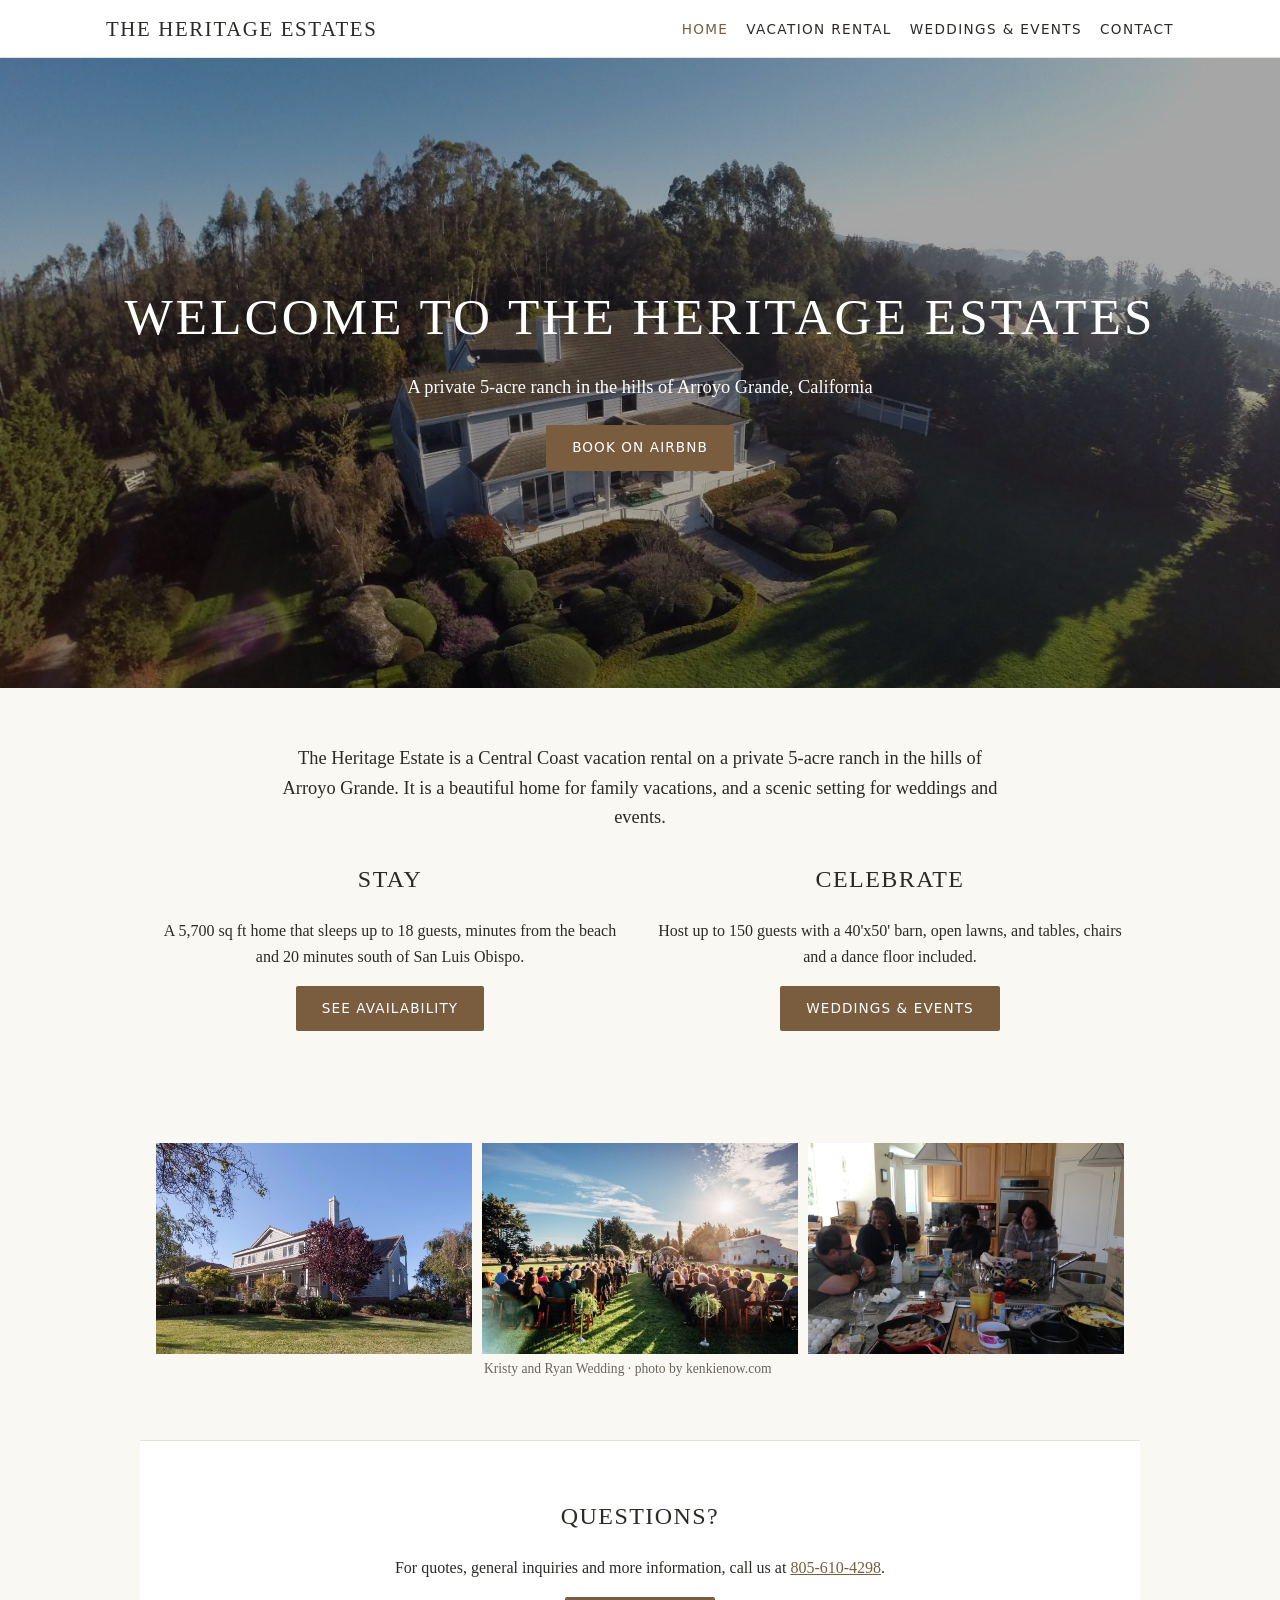
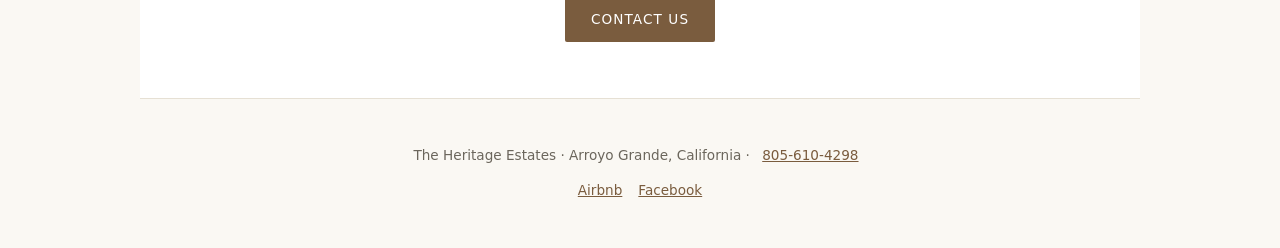
==== index.html @ 4a6a8ec7 "Add Heritage Estates static site Co-Authored-By: Claude Opus 5.5 (1M context) <noreply@anthropic.com" ====
<!doctype html>
<html lang="en">
<head>
<meta charset="utf-8">
<meta name="viewport" content="width=device-width,initial-scale=1">
<title>The Heritage Estates | Arroyo Grande Vacation Rental &amp; Wedding Venue</title>
<meta name="description" content="A private 5-acre ranch in the hills of Arroyo Grande, California, for vacations, weddings and events.">
<link rel="stylesheet" href="style.css">
</head>
<body>
<header><nav class="nav">
<a class="brand" href="index.html">The Heritage Estates</a>
<ul>
<li><a href="index.html" aria-current="page">Home</a></li>
<li><a href="https://www.airbnb.com/rooms/688028">Vacation Rental</a></li>
<li><a href="weddings.html">Weddings &amp; Events</a></li>
<li><a href="contact.html">Contact</a></li>
</ul>
</nav></header>
<section class="hero" style="background-image:url(images/home-1.jpg)"><div>
<h1>Welcome to The Heritage Estates</h1>
<p>A private 5-acre ranch in the hills of Arroyo Grande, California</p>
<a class="btn" href="https://www.airbnb.com/rooms/688028">Book on Airbnb</a>
</div></section>
<main>
<section>
<p class="lead">The Heritage Estate is a Central Coast vacation rental on a private 5-acre ranch in the hills of Arroyo Grande. It is a beautiful home for family vacations, and a scenic setting for weddings and events.</p>
<div class="cols center">
<div><h2>Stay</h2><p>A 5,700 sq ft home that sleeps up to 18 guests, minutes from the beach and 20 minutes south of San Luis Obispo.</p><a class="btn" href="https://www.airbnb.com/rooms/688028">See availability</a></div>
<div><h2>Celebrate</h2><p>Host up to 150 guests with a 40'x50' barn, open lawns, and tables, chairs and a dance floor included.</p><a class="btn" href="weddings.html">Weddings &amp; Events</a></div>
</div>
</section>
<section>
<div class="gallery">
<figure><img src="images/home-2.jpg" alt="The Heritage Estate" loading="lazy"></figure>
<figure><img src="images/kristy-ryan-1.jpg" alt="Kristy and Ryan's wedding at the Heritage Estate" loading="lazy"><figcaption>Kristy and Ryan Wedding · photo by kenkienow.com</figcaption></figure>
<figure><img src="images/home-small.jpg" alt="The Heritage Estate grounds" loading="lazy"></figure>
</div>
</section>
<section class="band center">
<h2>Questions?</h2>
<p>For quotes, general inquiries and more information, call us at <a href="tel:+18056104298">805-610-4298</a>.</p>
<a class="btn" href="contact.html">Contact us</a>
</section>
</main>
<footer>
<p>The Heritage Estates · Arroyo Grande, California · <a href="tel:+18056104298">805-610-4298</a></p>
<p><a href="https://www.airbnb.com/rooms/688028">Airbnb</a><a href="https://www.facebook.com/TheHeritageEstates">Facebook</a></p>
</footer>
</body>
</html>
---- style.css ----
:root{--ink:#2b2a26;--muted:#6b665c;--bg:#faf8f3;--card:#fff;--accent:#7a5c3e;--line:#e6e0d4}
*{box-sizing:border-box}
body{margin:0;font-family:Georgia,"Times New Roman",serif;color:var(--ink);background:var(--bg);line-height:1.6}
a{color:var(--accent)}
header{background:var(--card);border-bottom:1px solid var(--line);position:sticky;top:0;z-index:10}
.nav{max-width:1100px;margin:auto;display:flex;flex-wrap:wrap;align-items:center;justify-content:space-between;padding:12px 16px;gap:8px}
.brand{font-size:1.3rem;letter-spacing:.08em;text-transform:uppercase;text-decoration:none;color:var(--ink)}
.nav ul{list-style:none;display:flex;flex-wrap:wrap;gap:18px;margin:0;padding:0}
.nav ul a{text-decoration:none;color:var(--ink);font-family:system-ui,sans-serif;font-size:.85rem;letter-spacing:.1em;text-transform:uppercase}
.nav ul a:hover,.nav ul a[aria-current]{color:var(--accent)}
.hero{position:relative;min-height:70vh;display:flex;align-items:center;justify-content:center;text-align:center;color:#fff;background:#333 center/cover no-repeat}
.hero::before{content:"";position:absolute;inset:0;background:rgba(0,0,0,.35)}
.hero div{position:relative;padding:24px 16px}
.hero h1{font-size:clamp(1.8rem,5vw,3.2rem);letter-spacing:.06em;margin:0 0 .3em;font-weight:normal;text-transform:uppercase}
.hero p{font-size:1.15rem;margin:0 0 1.2em}
.btn{display:inline-block;background:var(--accent);color:#fff;text-decoration:none;padding:12px 26px;font-family:system-ui,sans-serif;letter-spacing:.08em;text-transform:uppercase;font-size:.85rem;border-radius:2px}
.btn:hover{filter:brightness(1.1)}
main section{max-width:1000px;margin:auto;padding:56px 16px}
h2{font-weight:normal;letter-spacing:.06em;text-transform:uppercase;text-align:center;margin-top:0}
.lead{max-width:720px;margin:0 auto 1.5em;text-align:center;font-size:1.15rem}
.center{text-align:center}
.cols{display:grid;grid-template-columns:repeat(auto-fit,minmax(260px,1fr));gap:32px}
.cols ul{padding-left:1.2em}
.amen{display:grid;grid-template-columns:repeat(auto-fit,minmax(200px,1fr));gap:10px;list-style:none;padding:0}
.amen li{background:var(--card);border:1px solid var(--line);padding:12px 14px;text-align:center}
.gallery{display:grid;grid-template-columns:repeat(auto-fill,minmax(280px,1fr));gap:10px}
.gallery figure{margin:0}
.gallery img{width:100%;aspect-ratio:3/2;object-fit:cover;display:block}
.videos{display:grid;grid-template-columns:repeat(auto-fit,minmax(300px,1fr));gap:16px;margin-top:32px}
.videos iframe{width:100%;aspect-ratio:16/9;border:0;display:block}
.gallery figcaption{font-size:.85rem;color:var(--muted);padding:4px 2px}
.band{background:var(--card);border-top:1px solid var(--line);border-bottom:1px solid var(--line)}
footer{text-align:center;padding:32px 16px;color:var(--muted);font-family:system-ui,sans-serif;font-size:.85rem}
footer a{margin:0 8px}
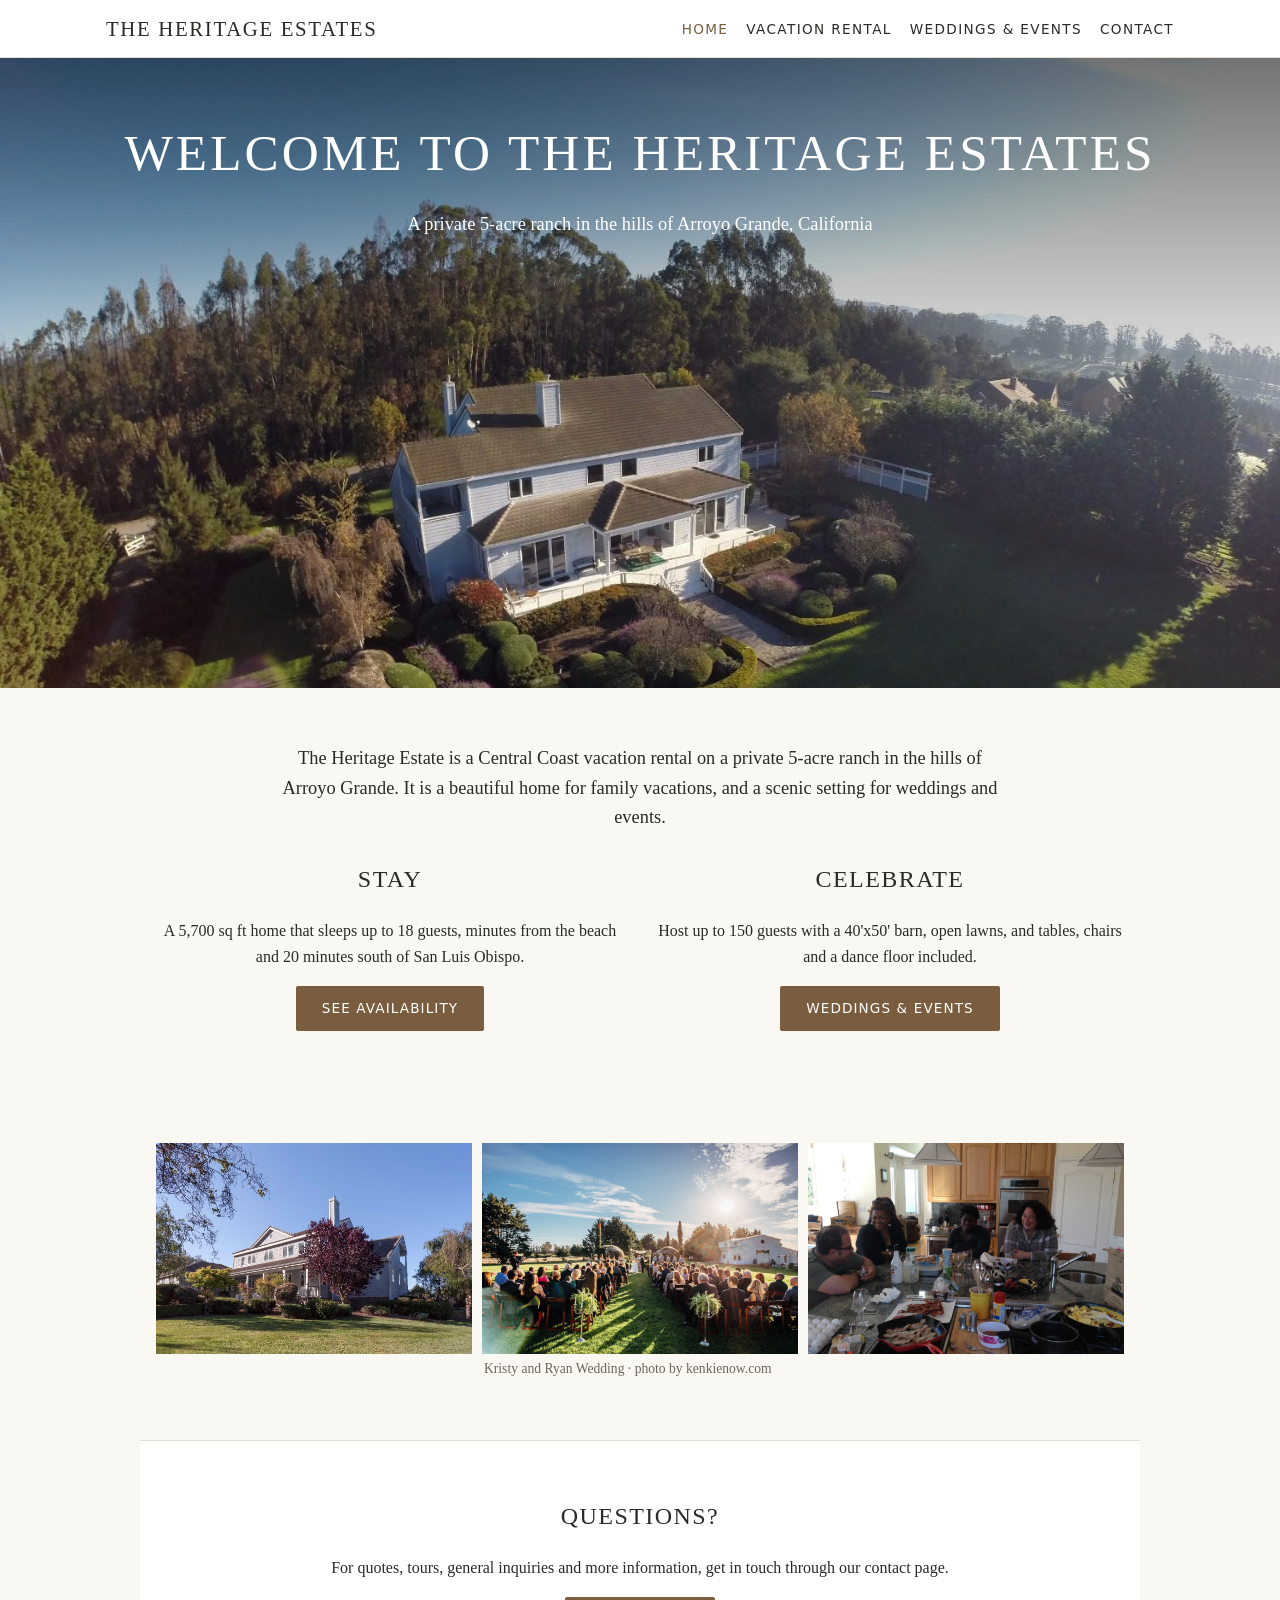
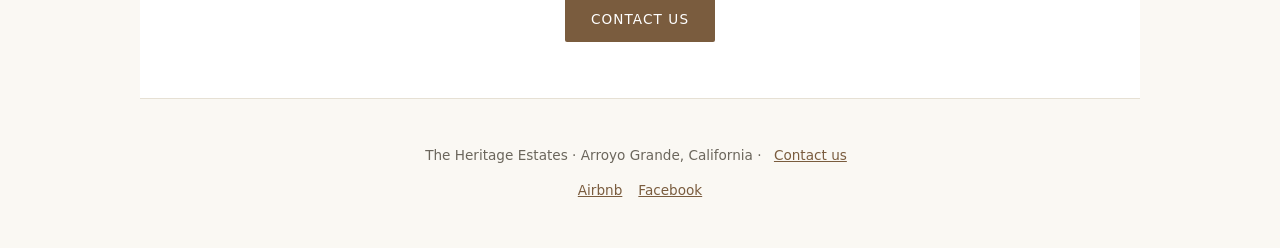
==== commit 1a2ce917: "Remove phone numbers, drop home Airbnb hero button, move welcome text above the house Co-Authored-By" ====
--- a/index.html
+++ b/index.html
@@ -17,10 +17,9 @@
 <li><a href="contact.html">Contact</a></li>
 </ul>
 </nav></header>
-<section class="hero" style="background-image:url(images/home-1.jpg)"><div>
+<section class="hero hero-top" style="background-image:url(images/home-1.jpg)"><div>
 <h1>Welcome to The Heritage Estates</h1>
 <p>A private 5-acre ranch in the hills of Arroyo Grande, California</p>
-<a class="btn" href="https://www.airbnb.com/rooms/688028">Book on Airbnb</a>
 </div></section>
 <main>
 <section>
@@ -39,12 +38,12 @@
 </section>
 <section class="band center">
 <h2>Questions?</h2>
-<p>For quotes, general inquiries and more information, call us at <a href="tel:+18056104298">805-610-4298</a>.</p>
+<p>For quotes, tours, general inquiries and more information, get in touch through our contact page.</p>
 <a class="btn" href="contact.html">Contact us</a>
 </section>
 </main>
 <footer>
-<p>The Heritage Estates · Arroyo Grande, California · <a href="tel:+18056104298">805-610-4298</a></p>
+<p>The Heritage Estates · Arroyo Grande, California · <a href="contact.html">Contact us</a></p>
 <p><a href="https://www.airbnb.com/rooms/688028">Airbnb</a><a href="https://www.facebook.com/TheHeritageEstates">Facebook</a></p>
 </footer>
 </body>
--- a/style.css
+++ b/style.css
@@ -32,3 +32,6 @@
 .band{background:var(--card);border-top:1px solid var(--line);border-bottom:1px solid var(--line)}
 footer{text-align:center;padding:32px 16px;color:var(--muted);font-family:system-ui,sans-serif;font-size:.85rem}
 footer a{margin:0 8px}
+.hero-top{align-items:flex-start;background-position:center 25%}
+.hero-top::before{background:linear-gradient(rgba(0,0,0,.55),rgba(0,0,0,.2) 40%,rgba(0,0,0,0) 65%)}
+.hero-top div{padding-top:6vh}
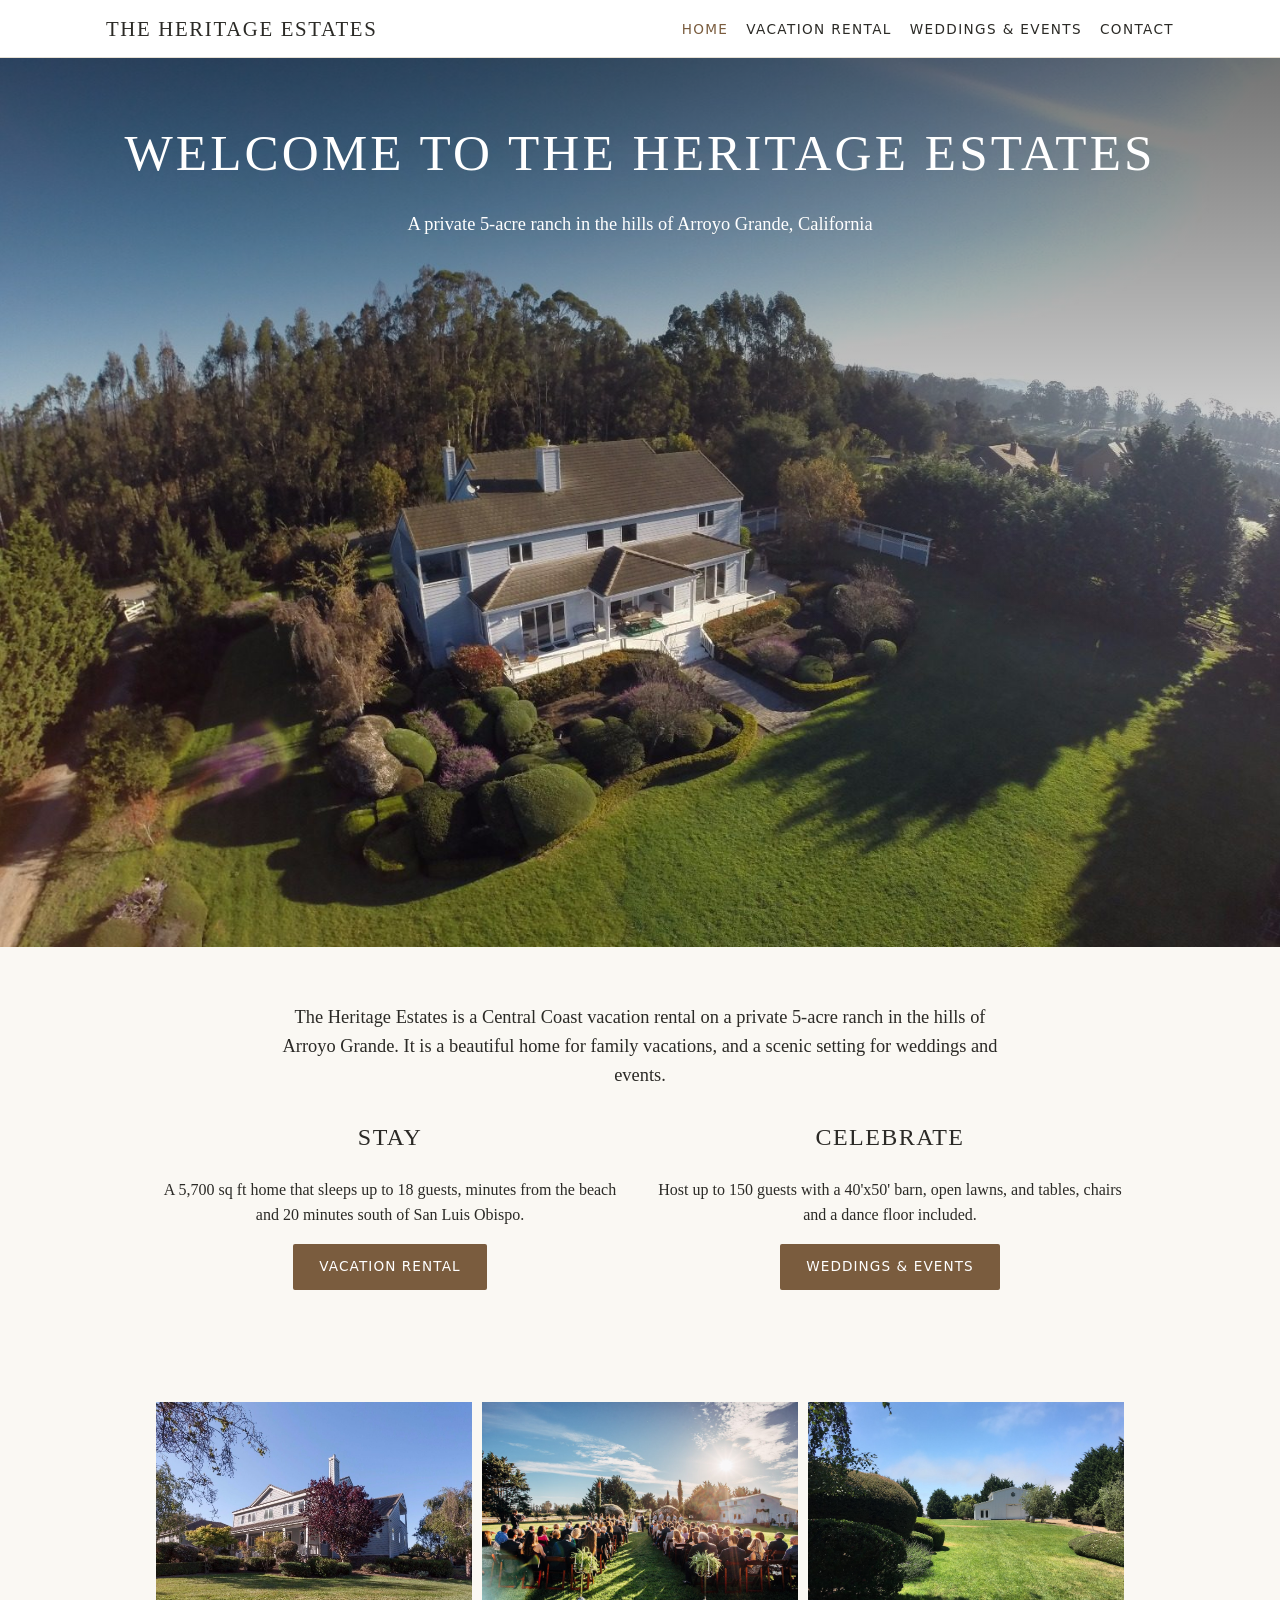
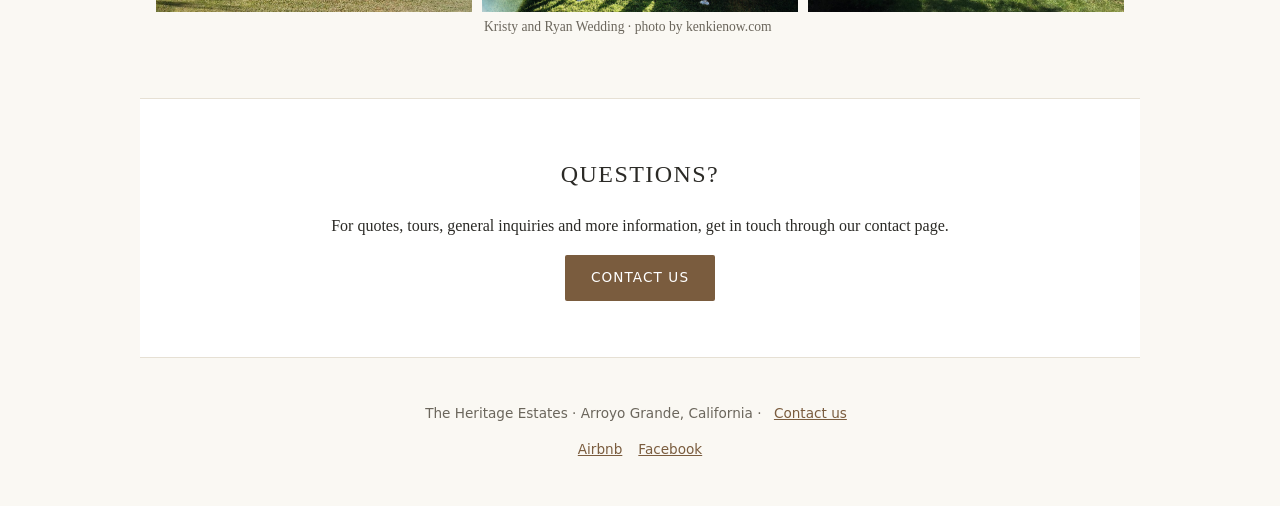
==== commit c8cdda13: "Add Vacation Rental page, mobile menu, plain page headings, full-house home photo, consistent name C" ====
--- a/index.html
+++ b/index.html
@@ -10,9 +10,10 @@
 <body>
 <header><nav class="nav">
 <a class="brand" href="index.html">The Heritage Estates</a>
-<ul>
+<button class="menu-btn" type="button" aria-expanded="false" aria-controls="menu">Menu</button>
+<ul id="menu">
 <li><a href="index.html" aria-current="page">Home</a></li>
-<li><a href="https://www.airbnb.com/rooms/688028">Vacation Rental</a></li>
+<li><a href="rental.html">Vacation Rental</a></li>
 <li><a href="weddings.html">Weddings &amp; Events</a></li>
 <li><a href="contact.html">Contact</a></li>
 </ul>
@@ -23,17 +24,17 @@
 </div></section>
 <main>
 <section>
-<p class="lead">The Heritage Estate is a Central Coast vacation rental on a private 5-acre ranch in the hills of Arroyo Grande. It is a beautiful home for family vacations, and a scenic setting for weddings and events.</p>
+<p class="lead">The Heritage Estates is a Central Coast vacation rental on a private 5-acre ranch in the hills of Arroyo Grande. It is a beautiful home for family vacations, and a scenic setting for weddings and events.</p>
 <div class="cols center">
-<div><h2>Stay</h2><p>A 5,700 sq ft home that sleeps up to 18 guests, minutes from the beach and 20 minutes south of San Luis Obispo.</p><a class="btn" href="https://www.airbnb.com/rooms/688028">See availability</a></div>
+<div><h2>Stay</h2><p>A 5,700 sq ft home that sleeps up to 18 guests, minutes from the beach and 20 minutes south of San Luis Obispo.</p><a class="btn" href="rental.html">Vacation Rental</a></div>
 <div><h2>Celebrate</h2><p>Host up to 150 guests with a 40'x50' barn, open lawns, and tables, chairs and a dance floor included.</p><a class="btn" href="weddings.html">Weddings &amp; Events</a></div>
 </div>
 </section>
 <section>
 <div class="gallery">
-<figure><img src="images/home-2.jpg" alt="The Heritage Estate" loading="lazy"></figure>
-<figure><img src="images/kristy-ryan-1.jpg" alt="Kristy and Ryan's wedding at the Heritage Estate" loading="lazy"><figcaption>Kristy and Ryan Wedding · photo by kenkienow.com</figcaption></figure>
-<figure><img src="images/home-small.jpg" alt="The Heritage Estate grounds" loading="lazy"></figure>
+<figure><img src="images/home-2.jpg" alt="The Heritage Estates" loading="lazy"></figure>
+<figure><img src="images/kristy-ryan-1.jpg" alt="Kristy and Ryan's wedding at The Heritage Estates" loading="lazy"><figcaption>Kristy and Ryan Wedding · photo by kenkienow.com</figcaption></figure>
+<figure><img src="images/rental-lawn.jpg" alt="The lawn, gardens and barn" loading="lazy"></figure>
 </div>
 </section>
 <section class="band center">
@@ -46,5 +47,6 @@
 <p>The Heritage Estates · Arroyo Grande, California · <a href="contact.html">Contact us</a></p>
 <p><a href="https://www.airbnb.com/rooms/688028">Airbnb</a><a href="https://www.facebook.com/TheHeritageEstates">Facebook</a></p>
 </footer>
+<script>document.querySelector(".menu-btn").addEventListener("click",function(){var m=document.getElementById("menu");this.setAttribute("aria-expanded",m.classList.toggle("open"))})</script>
 </body>
 </html>
--- a/style.css
+++ b/style.css
@@ -32,6 +32,19 @@
 .band{background:var(--card);border-top:1px solid var(--line);border-bottom:1px solid var(--line)}
 footer{text-align:center;padding:32px 16px;color:var(--muted);font-family:system-ui,sans-serif;font-size:.85rem}
 footer a{margin:0 8px}
-.hero-top{align-items:flex-start;background-position:center 25%}
+.hero-top{align-items:flex-start;background-position:center top;min-height:0;aspect-ratio:1500/1041;max-height:none}
+@media (max-width:760px){.hero-top{aspect-ratio:auto;min-height:75vh;background-position:center}}
 .hero-top::before{background:linear-gradient(rgba(0,0,0,.55),rgba(0,0,0,.2) 40%,rgba(0,0,0,0) 65%)}
 .hero-top div{padding-top:6vh}
+.menu-btn{display:none;background:none;border:1px solid var(--line);padding:6px 12px;font:inherit;font-family:system-ui,sans-serif;font-size:.8rem;letter-spacing:.1em;text-transform:uppercase;color:var(--ink);cursor:pointer}
+@media (max-width:760px){
+.menu-btn{display:block}
+.nav ul{display:none;width:100%;flex-direction:column;gap:0;border-top:1px solid var(--line);margin-top:8px}
+.nav ul.open{display:flex}
+.nav ul a{display:block;padding:12px 0}
+}
+.page-head{text-align:center;padding:48px 16px 24px}
+.page-head h1{font-weight:normal;letter-spacing:.06em;text-transform:uppercase;font-size:clamp(1.8rem,5vw,2.8rem);margin:0}
+.page-head p{margin:.4em 0 0;color:var(--muted);font-size:1.1rem}
+.feature{max-width:1100px;margin:0 auto;padding:0 16px}
+.feature img{width:100%;display:block}
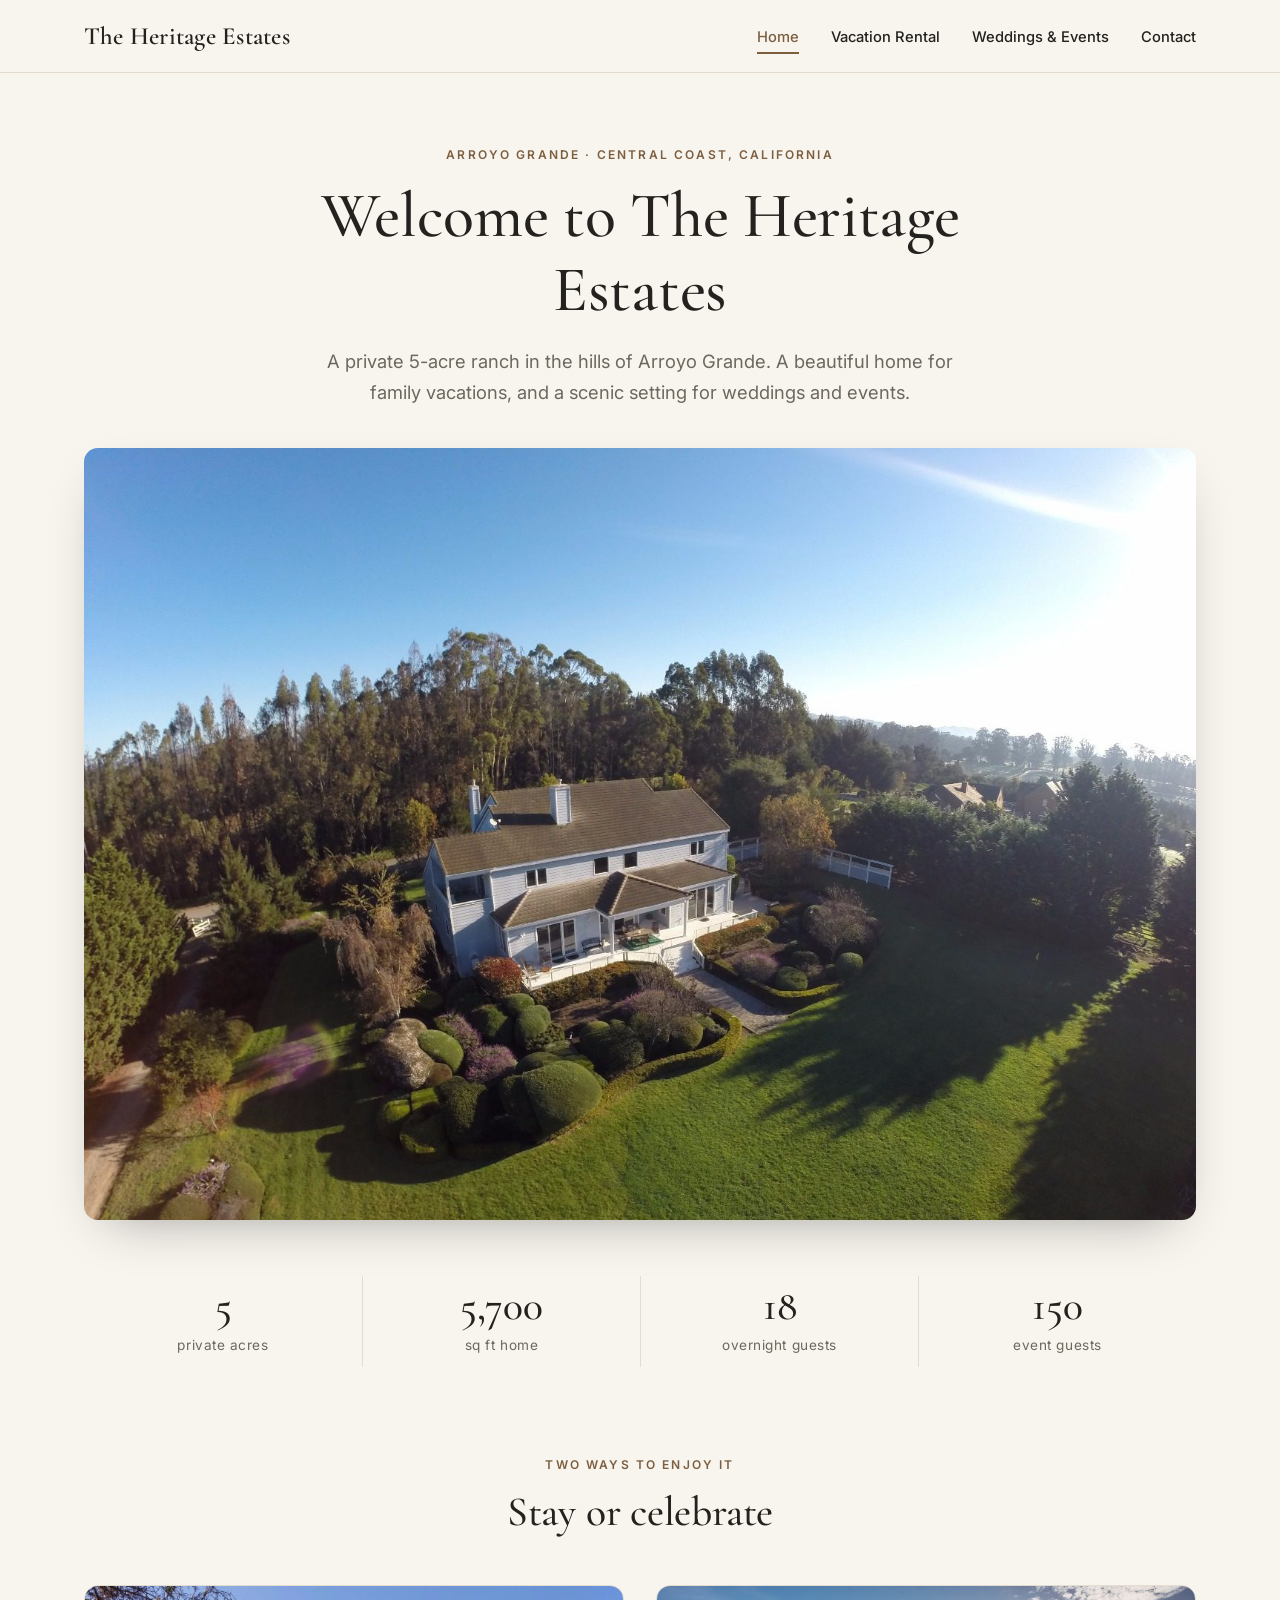
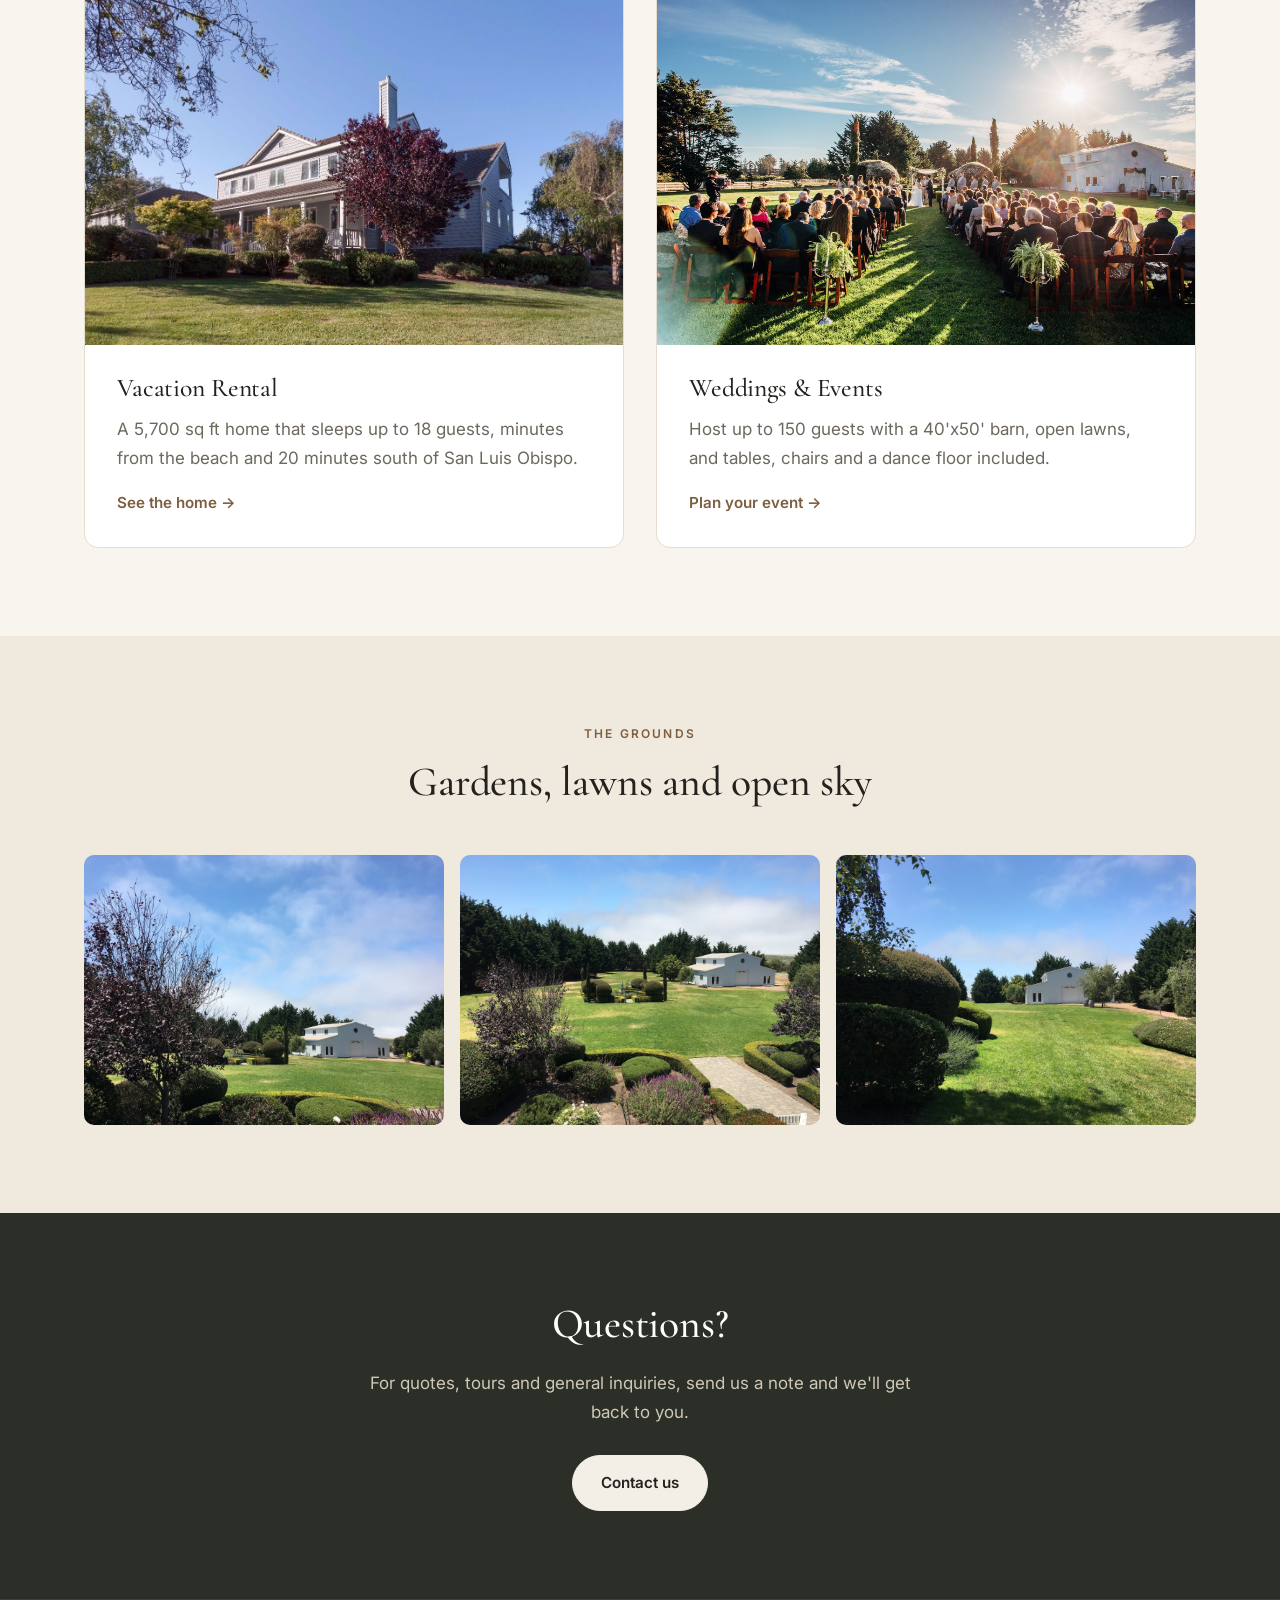
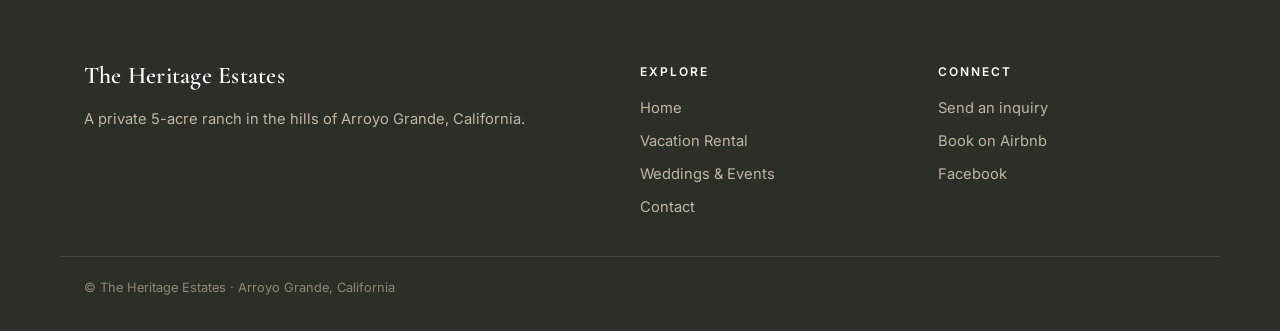
==== commit ceebd595: "Modern redesign: new type, layout and components; no text over photos Headings now sit above photos " ====
--- a/index.html
+++ b/index.html
@@ -5,12 +5,18 @@
 <meta name="viewport" content="width=device-width,initial-scale=1">
 <title>The Heritage Estates | Arroyo Grande Vacation Rental &amp; Wedding Venue</title>
 <meta name="description" content="A private 5-acre ranch in the hills of Arroyo Grande, California, for vacations, weddings and events.">
-<link rel="stylesheet" href="style.css">
+<meta property="og:title" content="The Heritage Estates | Arroyo Grande Vacation Rental &amp; Wedding Venue">
+<meta property="og:description" content="A private 5-acre ranch in the hills of Arroyo Grande, California, for vacations, weddings and events.">
+<meta property="og:image" content="https://www.theheritageestates.net/images/home-1.jpg">
+<link rel="preconnect" href="https://fonts.googleapis.com">
+<link rel="preconnect" href="https://fonts.gstatic.com" crossorigin>
+<link href="https://fonts.googleapis.com/css2?family=Cormorant+Garamond:wght@500;600&family=Inter:wght@400;500;600&display=swap" rel="stylesheet">
+<link rel="stylesheet" href="style.css?v=4">
 </head>
 <body>
-<header><nav class="nav">
+<header><nav class="nav" aria-label="Main">
 <a class="brand" href="index.html">The Heritage Estates</a>
-<button class="menu-btn" type="button" aria-expanded="false" aria-controls="menu">Menu</button>
+<button class="menu-btn" type="button" aria-expanded="false" aria-controls="menu"><span></span><b class="sr-only">Menu</b></button>
 <ul id="menu">
 <li><a href="index.html" aria-current="page">Home</a></li>
 <li><a href="rental.html">Vacation Rental</a></li>
@@ -18,34 +24,60 @@
 <li><a href="contact.html">Contact</a></li>
 </ul>
 </nav></header>
-<section class="hero hero-top" style="background-image:url(images/home-1.jpg)"><div>
+<main>
+<section class="intro wrap">
+<span class="eyebrow">Arroyo Grande · Central Coast, California</span>
 <h1>Welcome to The Heritage Estates</h1>
-<p>A private 5-acre ranch in the hills of Arroyo Grande, California</p>
-</div></section>
-<main>
-<section>
-<p class="lead">The Heritage Estates is a Central Coast vacation rental on a private 5-acre ranch in the hills of Arroyo Grande. It is a beautiful home for family vacations, and a scenic setting for weddings and events.</p>
-<div class="cols center">
-<div><h2>Stay</h2><p>A 5,700 sq ft home that sleeps up to 18 guests, minutes from the beach and 20 minutes south of San Luis Obispo.</p><a class="btn" href="rental.html">Vacation Rental</a></div>
-<div><h2>Celebrate</h2><p>Host up to 150 guests with a 40'x50' barn, open lawns, and tables, chairs and a dance floor included.</p><a class="btn" href="weddings.html">Weddings &amp; Events</a></div>
+<p class="lead">A private 5-acre ranch in the hills of Arroyo Grande. A beautiful home for family vacations, and a scenic setting for weddings and events.</p>
+</section>
+<figure class="feature"><img src="images/home-1.jpg" alt="Aerial view of the house and gardens at The Heritage Estates" width="1500" height="1041"></figure>
+<div class="stats">
+<div><strong>5</strong><span>private acres</span></div>
+<div><strong>5,700</strong><span>sq ft home</span></div>
+<div><strong>18</strong><span>overnight guests</span></div>
+<div><strong>150</strong><span>event guests</span></div>
+</div>
+<section class="section">
+<div class="wrap">
+<div class="section-head"><span class="eyebrow">Two ways to enjoy it</span><h2>Stay or celebrate</h2></div>
+<div class="cards">
+<a class="card" href="rental.html"><img src="images/home-2.jpg" alt="The house and front garden" loading="lazy"><div class="card-body"><h3>Vacation Rental</h3><p>A 5,700 sq ft home that sleeps up to 18 guests, minutes from the beach and 20 minutes south of San Luis Obispo.</p><span class="more">See the home</span></div></a>
+<a class="card" href="weddings.html"><img src="images/kristy-ryan-1.jpg" alt="An outdoor wedding ceremony on the lawn" loading="lazy"><div class="card-body"><h3>Weddings &amp; Events</h3><p>Host up to 150 guests with a 40'x50' barn, open lawns, and tables, chairs and a dance floor included.</p><span class="more">Plan your event</span></div></a>
+</div>
 </div>
 </section>
-<section>
+<section class="section alt">
+<div class="wrap">
+<div class="section-head"><span class="eyebrow">The grounds</span><h2>Gardens, lawns and open sky</h2></div>
 <div class="gallery">
-<figure><img src="images/home-2.jpg" alt="The Heritage Estates" loading="lazy"></figure>
-<figure><img src="images/kristy-ryan-1.jpg" alt="Kristy and Ryan's wedding at The Heritage Estates" loading="lazy"><figcaption>Kristy and Ryan Wedding · photo by kenkienow.com</figcaption></figure>
-<figure><img src="images/rental-lawn.jpg" alt="The lawn, gardens and barn" loading="lazy"></figure>
+<figure><img src="images/rental-garden.jpg" alt="Gardens and lawn with the barn behind" loading="lazy"></figure>
+<figure><img src="images/rental-path.jpg" alt="Garden path, lawn and barn" loading="lazy"></figure>
+<figure><img src="images/rental-lawn.jpg" alt="The lawn and gardens" loading="lazy"></figure>
+</div>
 </div>
 </section>
-<section class="band center">
+<section class="cta">
 <h2>Questions?</h2>
-<p>For quotes, tours, general inquiries and more information, get in touch through our contact page.</p>
-<a class="btn" href="contact.html">Contact us</a>
+<p>For quotes, tours and general inquiries, send us a note and we'll get back to you.</p>
+<div class="actions"><a class="btn" href="contact.html">Contact us</a></div>
 </section>
 </main>
 <footer>
-<p>The Heritage Estates · Arroyo Grande, California · <a href="contact.html">Contact us</a></p>
-<p><a href="https://www.airbnb.com/rooms/688028">Airbnb</a><a href="https://www.facebook.com/TheHeritageEstates">Facebook</a></p>
+<div class="foot">
+<div><a class="brand" href="index.html">The Heritage Estates</a><p>A private 5-acre ranch in the hills of Arroyo Grande, California.</p></div>
+<div><h4>Explore</h4><ul>
+<li><a href="index.html">Home</a></li>
+<li><a href="rental.html">Vacation Rental</a></li>
+<li><a href="weddings.html">Weddings &amp; Events</a></li>
+<li><a href="contact.html">Contact</a></li>
+</ul></div>
+<div><h4>Connect</h4><ul>
+<li><a href="contact.html">Send an inquiry</a></li>
+<li><a href="https://www.airbnb.com/rooms/688028">Book on Airbnb</a></li>
+<li><a href="https://www.facebook.com/TheHeritageEstates">Facebook</a></li>
+</ul></div>
+</div>
+<div class="copy">&copy; The Heritage Estates · Arroyo Grande, California</div>
 </footer>
 <script>document.querySelector(".menu-btn").addEventListener("click",function(){var m=document.getElementById("menu");this.setAttribute("aria-expanded",m.classList.toggle("open"))})</script>
 </body>
--- a/style.css
+++ b/style.css
@@ -1,50 +1,182 @@
-:root{--ink:#2b2a26;--muted:#6b665c;--bg:#faf8f3;--card:#fff;--accent:#7a5c3e;--line:#e6e0d4}
+:root{
+  --ink:#23221e;--muted:#6d685e;--bg:#f8f5ef;--card:#fff;--soft:#efe9de;
+  --accent:#7d5f40;--accent-dark:#5f4730;--line:#e4ddcf;--footer:#2c2f27;
+  --serif:"Cormorant Garamond",Georgia,serif;--sans:"Inter",system-ui,-apple-system,"Segoe UI",sans-serif;
+  --radius:14px;--wrap:1160px
+}
 *{box-sizing:border-box}
-body{margin:0;font-family:Georgia,"Times New Roman",serif;color:var(--ink);background:var(--bg);line-height:1.6}
-a{color:var(--accent)}
-header{background:var(--card);border-bottom:1px solid var(--line);position:sticky;top:0;z-index:10}
-.nav{max-width:1100px;margin:auto;display:flex;flex-wrap:wrap;align-items:center;justify-content:space-between;padding:12px 16px;gap:8px}
-.brand{font-size:1.3rem;letter-spacing:.08em;text-transform:uppercase;text-decoration:none;color:var(--ink)}
-.nav ul{list-style:none;display:flex;flex-wrap:wrap;gap:18px;margin:0;padding:0}
-.nav ul a{text-decoration:none;color:var(--ink);font-family:system-ui,sans-serif;font-size:.85rem;letter-spacing:.1em;text-transform:uppercase}
-.nav ul a:hover,.nav ul a[aria-current]{color:var(--accent)}
-.hero{position:relative;min-height:70vh;display:flex;align-items:center;justify-content:center;text-align:center;color:#fff;background:#333 center/cover no-repeat}
-.hero::before{content:"";position:absolute;inset:0;background:rgba(0,0,0,.35)}
-.hero div{position:relative;padding:24px 16px}
-.hero h1{font-size:clamp(1.8rem,5vw,3.2rem);letter-spacing:.06em;margin:0 0 .3em;font-weight:normal;text-transform:uppercase}
-.hero p{font-size:1.15rem;margin:0 0 1.2em}
-.btn{display:inline-block;background:var(--accent);color:#fff;text-decoration:none;padding:12px 26px;font-family:system-ui,sans-serif;letter-spacing:.08em;text-transform:uppercase;font-size:.85rem;border-radius:2px}
-.btn:hover{filter:brightness(1.1)}
-main section{max-width:1000px;margin:auto;padding:56px 16px}
-h2{font-weight:normal;letter-spacing:.06em;text-transform:uppercase;text-align:center;margin-top:0}
-.lead{max-width:720px;margin:0 auto 1.5em;text-align:center;font-size:1.15rem}
+html{scroll-behavior:smooth}
+body{margin:0;font-family:var(--sans);font-size:17px;line-height:1.7;color:var(--ink);background:var(--bg);-webkit-font-smoothing:antialiased}
+img{max-width:100%;height:auto;display:block}
+a{color:var(--accent);text-underline-offset:3px}
+a:hover{color:var(--accent-dark)}
+h1,h2,h3{font-family:var(--serif);font-weight:500;line-height:1.15;margin:0 0 .5em;letter-spacing:-.005em}
+h1{font-size:clamp(2.4rem,6vw,4rem)}
+h2{font-size:clamp(1.9rem,4vw,2.6rem)}
+h3{font-size:1.6rem}
+p{margin:0 0 1em}
+.wrap{max-width:var(--wrap);margin:0 auto;padding:0 24px}
 .center{text-align:center}
-.cols{display:grid;grid-template-columns:repeat(auto-fit,minmax(260px,1fr));gap:32px}
-.cols ul{padding-left:1.2em}
-.amen{display:grid;grid-template-columns:repeat(auto-fit,minmax(200px,1fr));gap:10px;list-style:none;padding:0}
-.amen li{background:var(--card);border:1px solid var(--line);padding:12px 14px;text-align:center}
-.gallery{display:grid;grid-template-columns:repeat(auto-fill,minmax(280px,1fr));gap:10px}
+.eyebrow{display:block;font-size:.75rem;font-weight:600;letter-spacing:.18em;text-transform:uppercase;color:var(--accent);margin-bottom:14px}
+.lead{font-size:1.15rem;color:var(--muted);max-width:680px}
+.center .lead,.lead.center{margin-left:auto;margin-right:auto}
+
+/* Header */
+header{position:sticky;top:0;z-index:20;background:rgba(248,245,239,.92);backdrop-filter:saturate(1.4) blur(10px);-webkit-backdrop-filter:saturate(1.4) blur(10px);border-bottom:1px solid var(--line)}
+.nav{max-width:var(--wrap);margin:0 auto;padding:0 24px;height:72px;display:flex;align-items:center;justify-content:space-between;gap:16px}
+.brand{font-family:var(--serif);font-size:1.55rem;font-weight:600;color:var(--ink);text-decoration:none;letter-spacing:.01em;white-space:nowrap}
+.brand:hover{color:var(--ink)}
+.nav ul{list-style:none;display:flex;gap:32px;margin:0;padding:0}
+.nav ul a{color:var(--ink);text-decoration:none;font-size:.92rem;font-weight:500;padding:6px 0;border-bottom:2px solid transparent;transition:color .2s,border-color .2s}
+.nav ul a:hover{color:var(--accent)}
+.nav ul a[aria-current]{color:var(--accent);border-bottom-color:var(--accent)}
+.menu-btn{display:none;width:44px;height:44px;margin-right:-10px;background:none;border:0;cursor:pointer;position:relative;color:var(--ink)}
+.menu-btn span,.menu-btn span::before,.menu-btn span::after{position:absolute;left:11px;width:22px;height:2px;background:currentColor;border-radius:2px;transition:transform .25s,top .25s,opacity .2s}
+.menu-btn span{top:21px}
+.menu-btn span::before,.menu-btn span::after{content:"";left:0}
+.menu-btn span::before{top:-7px}
+.menu-btn span::after{top:7px}
+.menu-btn[aria-expanded="true"] span{background:transparent}
+.menu-btn[aria-expanded="true"] span::before{top:0;transform:rotate(45deg)}
+.menu-btn[aria-expanded="true"] span::after{top:0;transform:rotate(-45deg)}
+.sr-only{position:absolute;width:1px;height:1px;overflow:hidden;clip:rect(0 0 0 0);white-space:nowrap}
+
+/* Buttons */
+.btn{display:inline-flex;align-items:center;justify-content:center;gap:8px;background:var(--accent);color:#fff;text-decoration:none;font-family:var(--sans);font-size:.95rem;font-weight:600;padding:14px 28px;border-radius:999px;border:1px solid var(--accent);cursor:pointer;transition:background .2s,border-color .2s,transform .2s}
+.btn:hover{background:var(--accent-dark);border-color:var(--accent-dark);color:#fff;transform:translateY(-1px)}
+.btn-outline{background:transparent;color:var(--accent)}
+.btn-outline:hover{background:var(--accent);color:#fff}
+.actions{display:flex;flex-wrap:wrap;gap:12px;justify-content:center}
+
+/* Page intro (text above the photo, never on it) */
+.intro{padding-top:72px;padding-bottom:40px;text-align:center}
+.intro h1{max-width:820px;margin:0 auto .3em}
+.intro .lead{margin:0 auto}
+.intro .actions{margin-top:28px}
+.feature{max-width:var(--wrap);margin:0 auto;padding:0 24px}
+.feature img{width:100%;border-radius:var(--radius);box-shadow:0 20px 50px -25px rgba(35,34,30,.45)}
+.feature.wide img{aspect-ratio:16/9;object-fit:cover}
+
+/* Sections */
+.section{padding:88px 0}
+.section-head{text-align:center;margin-bottom:48px}
+.section-head .lead{margin:0 auto}
+.alt{background:var(--soft)}
+
+/* Stats strip */
+.stats{display:grid;grid-template-columns:repeat(4,1fr);gap:0;max-width:var(--wrap);margin:56px auto 0;padding:0 24px;text-align:center}
+.stats div{padding:8px 16px;border-left:1px solid var(--line)}
+.stats div:first-child{border-left:0}
+.stats strong{display:block;font-family:var(--serif);font-size:2.6rem;font-weight:500;line-height:1.1;color:var(--ink)}
+.stats span{font-size:.85rem;color:var(--muted);letter-spacing:.04em}
+
+/* Cards */
+.cards{display:grid;grid-template-columns:repeat(2,1fr);gap:32px}
+.card{background:var(--card);border-radius:var(--radius);overflow:hidden;border:1px solid var(--line);display:flex;flex-direction:column;text-decoration:none;color:inherit;transition:transform .25s,box-shadow .25s}
+a.card:hover{transform:translateY(-4px);box-shadow:0 24px 50px -28px rgba(35,34,30,.5);color:inherit}
+.card img{width:100%;aspect-ratio:3/2;object-fit:cover}
+.card-body{padding:28px 32px 32px;flex:1;display:flex;flex-direction:column}
+.card-body p{color:var(--muted)}
+.card .more{margin-top:auto;font-weight:600;color:var(--accent);font-size:.95rem}
+.card .more::after{content:" \2192"}
+
+/* Split layout */
+.split{display:grid;grid-template-columns:1fr 1fr;gap:56px;align-items:start}
+.checks{list-style:none;padding:0;margin:0}
+.checks li{position:relative;padding:12px 0 12px 34px;border-bottom:1px solid var(--line)}
+.checks li:last-child{border-bottom:0}
+.checks li::before{content:"";position:absolute;left:4px;top:20px;width:14px;height:8px;border-left:2px solid var(--accent);border-bottom:2px solid var(--accent);transform:rotate(-45deg)}
+.panel{background:var(--card);border:1px solid var(--line);border-radius:var(--radius);padding:36px 40px}
+.panel h2{font-size:1.9rem}
+
+/* Amenities */
+.amen{display:grid;grid-template-columns:repeat(4,1fr);gap:14px;list-style:none;padding:0;margin:0}
+.amen li{background:var(--card);border:1px solid var(--line);border-radius:12px;padding:18px 16px;text-align:center;font-weight:500;font-size:.95rem}
+
+/* Gallery */
+.gallery{display:grid;grid-template-columns:repeat(3,1fr);gap:16px}
 .gallery figure{margin:0}
-.gallery img{width:100%;aspect-ratio:3/2;object-fit:cover;display:block}
-.videos{display:grid;grid-template-columns:repeat(auto-fit,minmax(300px,1fr));gap:16px;margin-top:32px}
-.videos iframe{width:100%;aspect-ratio:16/9;border:0;display:block}
-.gallery figcaption{font-size:.85rem;color:var(--muted);padding:4px 2px}
-.band{background:var(--card);border-top:1px solid var(--line);border-bottom:1px solid var(--line)}
-footer{text-align:center;padding:32px 16px;color:var(--muted);font-family:system-ui,sans-serif;font-size:.85rem}
-footer a{margin:0 8px}
-.hero-top{align-items:flex-start;background-position:center top;min-height:0;aspect-ratio:1500/1041;max-height:none}
-@media (max-width:760px){.hero-top{aspect-ratio:auto;min-height:75vh;background-position:center}}
-.hero-top::before{background:linear-gradient(rgba(0,0,0,.55),rgba(0,0,0,.2) 40%,rgba(0,0,0,0) 65%)}
-.hero-top div{padding-top:6vh}
-.menu-btn{display:none;background:none;border:1px solid var(--line);padding:6px 12px;font:inherit;font-family:system-ui,sans-serif;font-size:.8rem;letter-spacing:.1em;text-transform:uppercase;color:var(--ink);cursor:pointer}
+.gallery img{width:100%;aspect-ratio:4/3;object-fit:cover;border-radius:10px}
+.gallery figcaption{font-size:.82rem;color:var(--muted);padding-top:8px}
+.gallery.mosaic{grid-auto-flow:dense}
+.gallery.mosaic .big{grid-column:span 2;grid-row:span 2}
+.gallery.mosaic .big img{height:100%;aspect-ratio:auto}
+.videos{display:grid;grid-template-columns:1fr 1fr;gap:24px;margin-top:48px}
+.videos iframe{width:100%;aspect-ratio:16/9;border:0;border-radius:10px;background:#1d1c19}
+
+/* Call to action band */
+.cta{background:var(--footer);color:#f3efe6;text-align:center;padding:88px 24px}
+.cta h2{color:#fff}
+.cta p{color:#cfc8b8;max-width:560px;margin:0 auto 28px}
+.cta .btn{background:#f3efe6;border-color:#f3efe6;color:var(--ink)}
+.cta .btn:hover{background:#fff;border-color:#fff;color:var(--ink)}
+.cta .btn-outline{background:transparent;color:#f3efe6;border-color:rgba(243,239,230,.5)}
+.cta .btn-outline:hover{background:#f3efe6;color:var(--ink)}
+
+/* Contact */
+.contact-grid{display:grid;grid-template-columns:1fr 1.25fr;gap:56px;align-items:start}
+.contact-aside img{border-radius:var(--radius);margin-bottom:28px}
+.contact-aside h3{margin-top:8px}
+.contact-aside p{color:var(--muted)}
+.inquiry{background:var(--card);border:1px solid var(--line);border-radius:var(--radius);padding:40px;display:grid;grid-template-columns:1fr 1fr;gap:20px}
+.inquiry h2{grid-column:1/-1;font-size:2rem;margin:0}
+.inquiry label{display:flex;flex-direction:column;gap:8px;font-size:.85rem;font-weight:500;color:var(--ink)}
+.inquiry label small{font-weight:400;color:var(--muted)}
+.inquiry input,.inquiry select,.inquiry textarea{font:inherit;font-size:1rem;font-weight:400;color:var(--ink);padding:12px 14px;border:1px solid var(--line);background:var(--bg);border-radius:10px;width:100%;transition:border-color .2s,box-shadow .2s}
+.inquiry textarea{resize:vertical;min-height:140px}
+.inquiry input:focus,.inquiry select:focus,.inquiry textarea:focus{outline:0;border-color:var(--accent);box-shadow:0 0 0 3px rgba(125,95,64,.15);background:#fff}
+.inquiry .full{grid-column:1/-1}
+.inquiry .btn{width:100%}
+.honey{display:none}
+
+/* Footer */
+footer{background:var(--footer);color:#bdb6a6;font-size:.92rem;border-top:1px solid rgba(255,255,255,.08)}
+.foot{max-width:var(--wrap);margin:0 auto;padding:56px 24px 28px;display:grid;grid-template-columns:2fr 1fr 1fr;gap:40px}
+.foot .brand{color:#fff;font-size:1.5rem}
+.foot p{margin:10px 0 0}
+.foot h4{font-size:.75rem;font-weight:600;letter-spacing:.16em;text-transform:uppercase;color:#fff;margin:6px 0 14px}
+.foot ul{list-style:none;padding:0;margin:0}
+.foot li{margin:0 0 8px}
+.foot a{color:#bdb6a6;text-decoration:none}
+.foot a:hover{color:#fff}
+.copy{max-width:var(--wrap);margin:0 auto;padding:20px 24px 32px;border-top:1px solid rgba(255,255,255,.1);font-size:.8rem;color:#8d8778}
+
+/* Tablet */
+@media (max-width:960px){
+  .amen{grid-template-columns:repeat(2,1fr)}
+  .split,.contact-grid{grid-template-columns:1fr;gap:40px}
+  .foot{grid-template-columns:1fr 1fr}
+  .foot>div:first-child{grid-column:1/-1}
+}
+/* Phone */
 @media (max-width:760px){
-.menu-btn{display:block}
-.nav ul{display:none;width:100%;flex-direction:column;gap:0;border-top:1px solid var(--line);margin-top:8px}
-.nav ul.open{display:flex}
-.nav ul a{display:block;padding:12px 0}
+  body{font-size:16px}
+  .nav{height:64px;padding:0 20px}
+  .brand{font-size:1.35rem}
+  .menu-btn{display:block}
+  .nav ul{display:none;position:absolute;top:64px;left:0;right:0;flex-direction:column;gap:0;background:var(--bg);border-bottom:1px solid var(--line);padding:8px 20px 16px;box-shadow:0 16px 30px -20px rgba(0,0,0,.3)}
+  .nav ul.open{display:flex}
+  .nav ul a{display:block;padding:14px 0;font-size:1.05rem;border-bottom:1px solid var(--line)}
+  .nav ul li:last-child a{border-bottom:0}
+  .nav ul a[aria-current]{border-bottom-color:var(--line)}
+  .wrap,.feature,.stats{padding-left:20px;padding-right:20px}
+  .intro{padding-top:48px;padding-bottom:28px}
+  .section{padding:64px 0}
+  .section-head{margin-bottom:32px}
+  .stats{grid-template-columns:repeat(2,1fr);row-gap:24px;margin-top:40px}
+  .stats div:nth-child(3){border-left:0}
+  .stats strong{font-size:2.1rem}
+  .cards{grid-template-columns:1fr;gap:24px}
+  .card-body{padding:24px}
+  .panel{padding:28px 24px}
+  .gallery{grid-template-columns:1fr 1fr;gap:10px}
+  .gallery.mosaic .big{grid-row:span 1}
+  .gallery.mosaic .big img{aspect-ratio:4/3}
+  .gallery figure:first-child:nth-last-child(3){grid-column:span 2}
+  .gallery.mosaic figure:last-child:nth-child(even){grid-column:span 2}
+  .videos{grid-template-columns:1fr;gap:16px;margin-top:32px}
+  .amen li{padding:14px 10px;font-size:.9rem}
+  .inquiry{grid-template-columns:1fr;padding:28px 20px}
+  .cta{padding:64px 20px}
+  .foot{grid-template-columns:1fr 1fr;padding-top:44px}
 }
-.page-head{text-align:center;padding:48px 16px 24px}
-.page-head h1{font-weight:normal;letter-spacing:.06em;text-transform:uppercase;font-size:clamp(1.8rem,5vw,2.8rem);margin:0}
-.page-head p{margin:.4em 0 0;color:var(--muted);font-size:1.1rem}
-.feature{max-width:1100px;margin:0 auto;padding:0 16px}
-.feature img{width:100%;display:block}
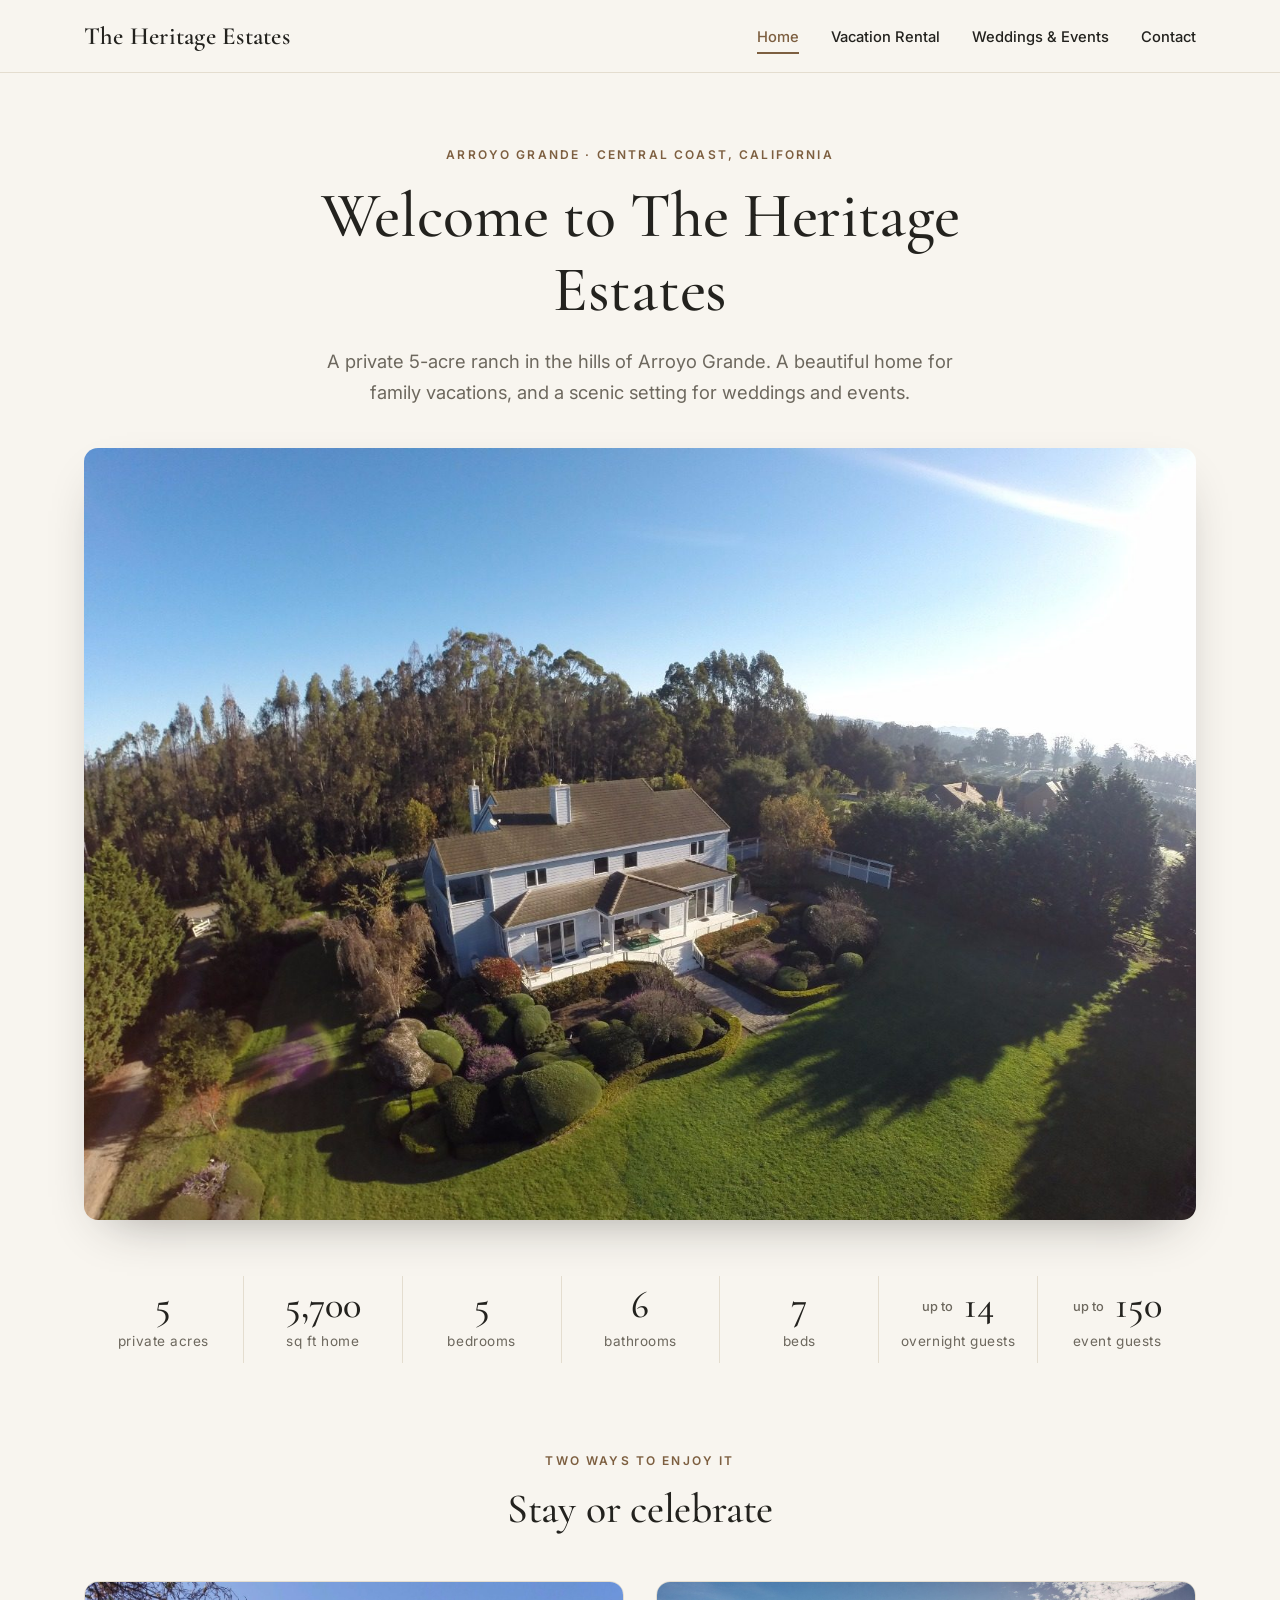
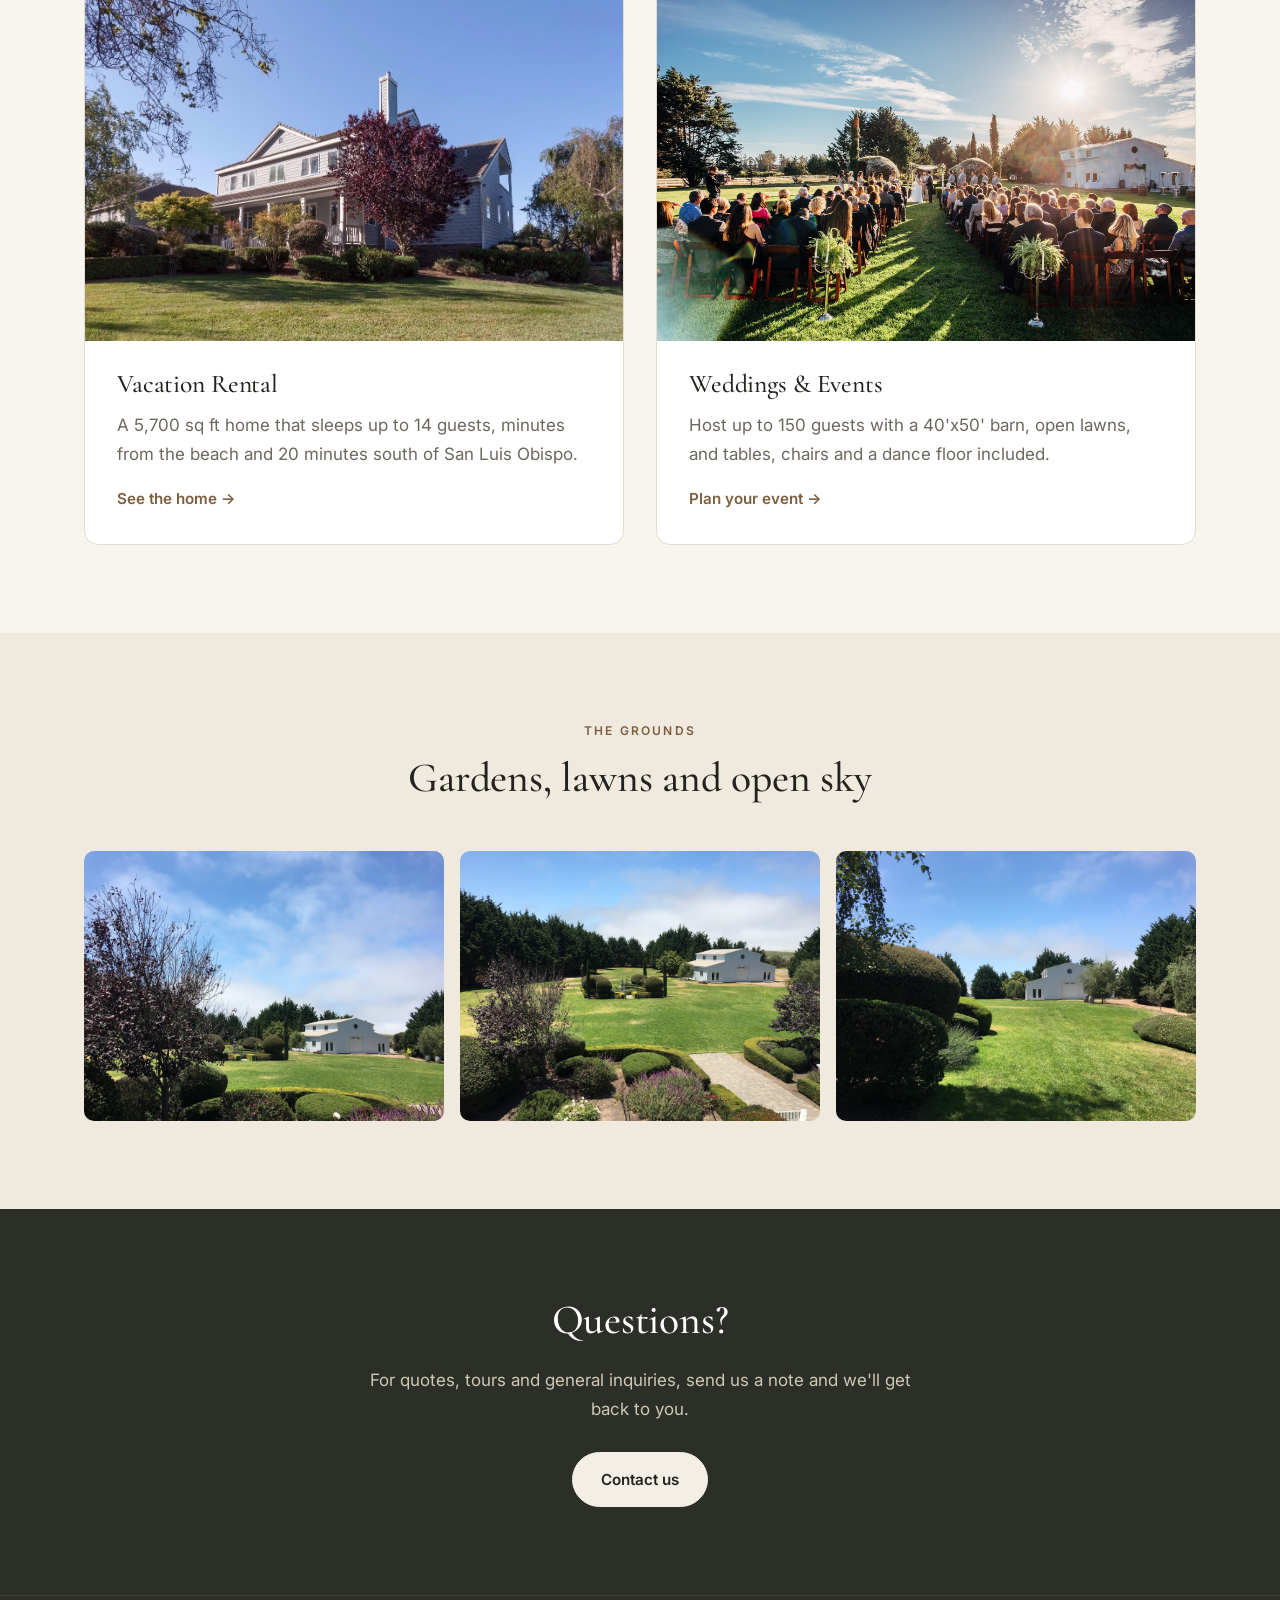
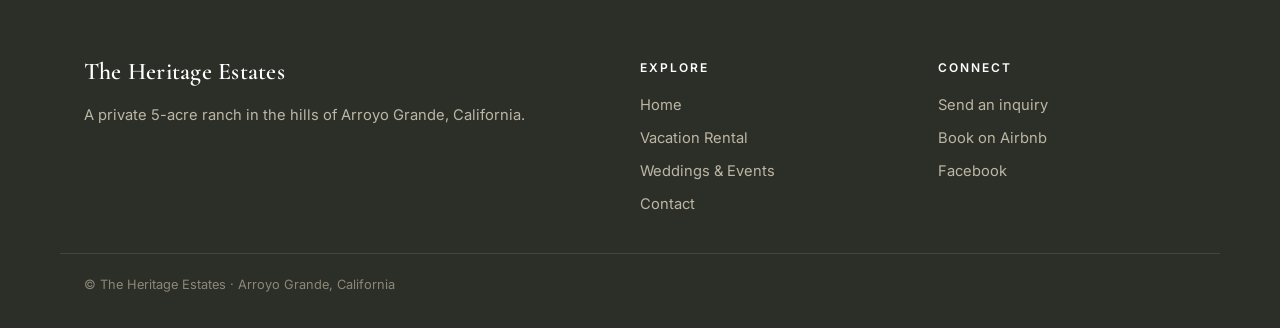
==== commit 4ac3d09e: "Home stats: up to 14 overnight / 150 event guests, add bedrooms, baths, beds; 18 -> 14 sitewide Co-A" ====
--- a/index.html
+++ b/index.html
@@ -11,7 +11,7 @@
 <link rel="preconnect" href="https://fonts.googleapis.com">
 <link rel="preconnect" href="https://fonts.gstatic.com" crossorigin>
 <link href="https://fonts.googleapis.com/css2?family=Cormorant+Garamond:wght@500;600&family=Inter:wght@400;500;600&display=swap" rel="stylesheet">
-<link rel="stylesheet" href="style.css?v=4">
+<link rel="stylesheet" href="style.css?v=5">
 </head>
 <body>
 <header><nav class="nav" aria-label="Main">
@@ -34,14 +34,17 @@
 <div class="stats">
 <div><strong>5</strong><span>private acres</span></div>
 <div><strong>5,700</strong><span>sq ft home</span></div>
-<div><strong>18</strong><span>overnight guests</span></div>
-<div><strong>150</strong><span>event guests</span></div>
+<div><strong>5</strong><span>bedrooms</span></div>
+<div><strong>6</strong><span>bathrooms</span></div>
+<div><strong>7</strong><span>beds</span></div>
+<div><strong><small>up to</small> 14</strong><span>overnight guests</span></div>
+<div><strong><small>up to</small> 150</strong><span>event guests</span></div>
 </div>
 <section class="section">
 <div class="wrap">
 <div class="section-head"><span class="eyebrow">Two ways to enjoy it</span><h2>Stay or celebrate</h2></div>
 <div class="cards">
-<a class="card" href="rental.html"><img src="images/home-2.jpg" alt="The house and front garden" loading="lazy"><div class="card-body"><h3>Vacation Rental</h3><p>A 5,700 sq ft home that sleeps up to 18 guests, minutes from the beach and 20 minutes south of San Luis Obispo.</p><span class="more">See the home</span></div></a>
+<a class="card" href="rental.html"><img src="images/home-2.jpg" alt="The house and front garden" loading="lazy"><div class="card-body"><h3>Vacation Rental</h3><p>A 5,700 sq ft home that sleeps up to 14 guests, minutes from the beach and 20 minutes south of San Luis Obispo.</p><span class="more">See the home</span></div></a>
 <a class="card" href="weddings.html"><img src="images/kristy-ryan-1.jpg" alt="An outdoor wedding ceremony on the lawn" loading="lazy"><div class="card-body"><h3>Weddings &amp; Events</h3><p>Host up to 150 guests with a 40'x50' barn, open lawns, and tables, chairs and a dance floor included.</p><span class="more">Plan your event</span></div></a>
 </div>
 </div>
--- a/style.css
+++ b/style.css
@@ -64,10 +64,11 @@
 .alt{background:var(--soft)}
 
 /* Stats strip */
-.stats{display:grid;grid-template-columns:repeat(4,1fr);gap:0;max-width:var(--wrap);margin:56px auto 0;padding:0 24px;text-align:center}
+.stats{display:grid;grid-template-columns:repeat(7,1fr);gap:0;max-width:var(--wrap);margin:56px auto 0;padding:0 24px;text-align:center}
 .stats div{padding:8px 16px;border-left:1px solid var(--line)}
 .stats div:first-child{border-left:0}
-.stats strong{display:block;font-family:var(--serif);font-size:2.6rem;font-weight:500;line-height:1.1;color:var(--ink)}
+.stats strong small{font-family:var(--sans);font-size:.8rem;font-weight:500;color:var(--muted);vertical-align:.5em;margin-right:2px}
+.stats strong{display:block;font-family:var(--serif);font-size:2.4rem;font-weight:500;line-height:1.1;color:var(--ink)}
 .stats span{font-size:.85rem;color:var(--muted);letter-spacing:.04em}
 
 /* Cards */
@@ -144,6 +145,8 @@
 /* Tablet */
 @media (max-width:960px){
   .amen{grid-template-columns:repeat(2,1fr)}
+  .stats{grid-template-columns:repeat(4,1fr);row-gap:32px}
+  .stats div:nth-child(5){border-left:0}
   .split,.contact-grid{grid-template-columns:1fr;gap:40px}
   .foot{grid-template-columns:1fr 1fr}
   .foot>div:first-child{grid-column:1/-1}
@@ -164,7 +167,9 @@
   .section{padding:64px 0}
   .section-head{margin-bottom:32px}
   .stats{grid-template-columns:repeat(2,1fr);row-gap:24px;margin-top:40px}
-  .stats div:nth-child(3){border-left:0}
+  .stats div:nth-child(5){border-left:1px solid var(--line)}
+  .stats div:nth-child(odd){border-left:0}
+  .stats div:last-child{grid-column:span 2}
   .stats strong{font-size:2.1rem}
   .cards{grid-template-columns:1fr;gap:24px}
   .card-body{padding:24px}
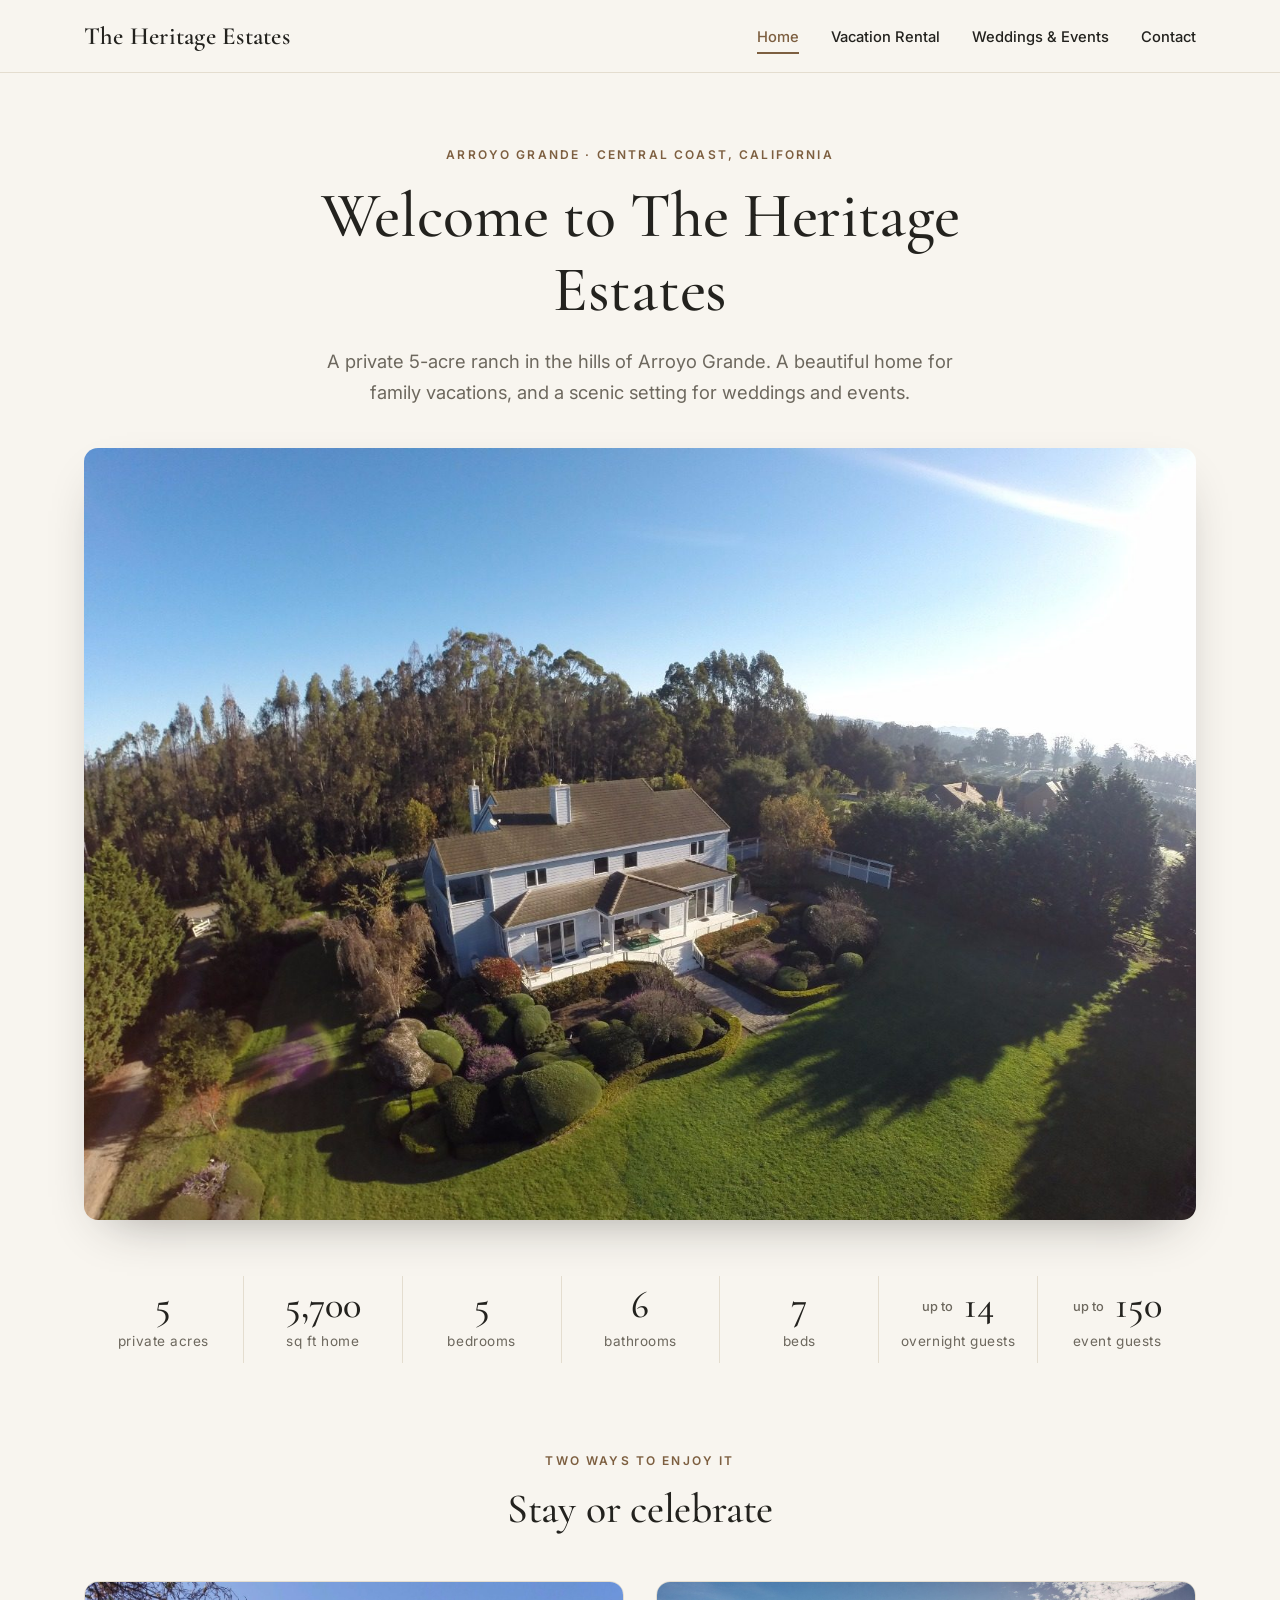
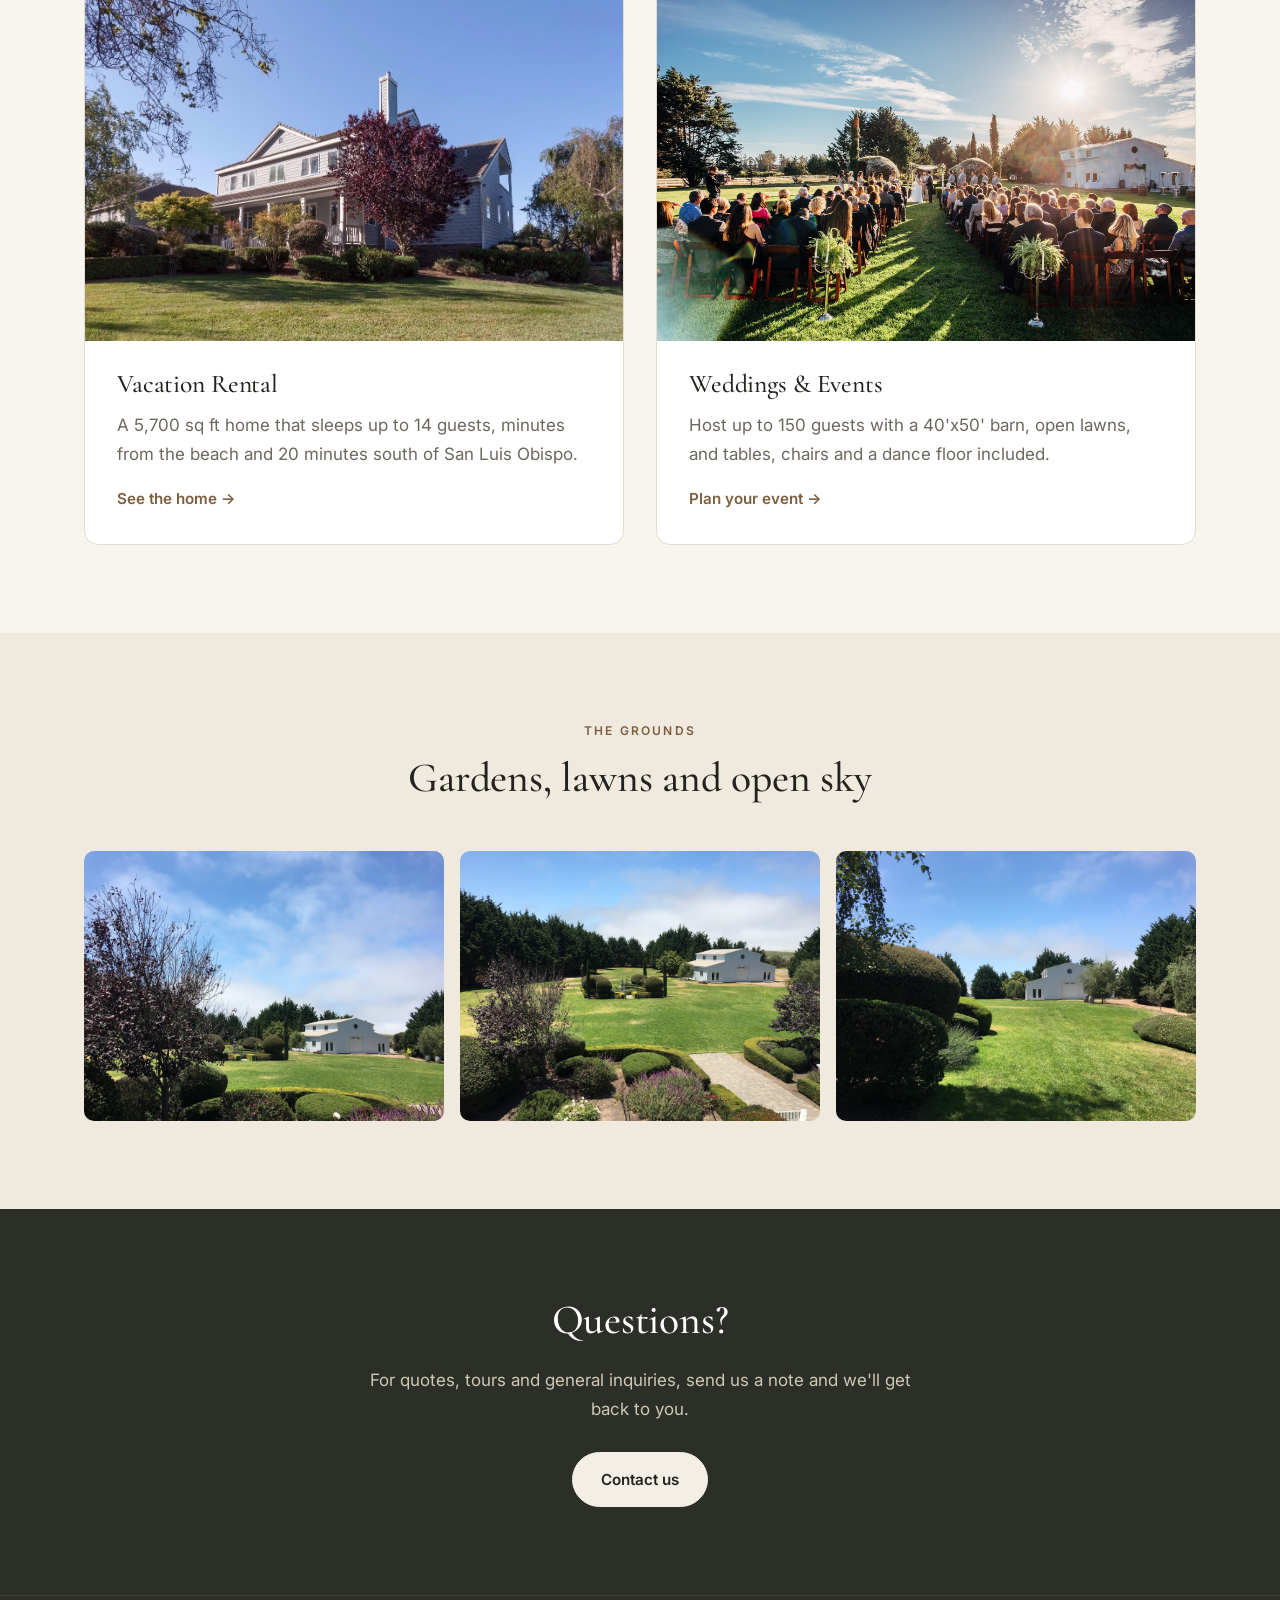
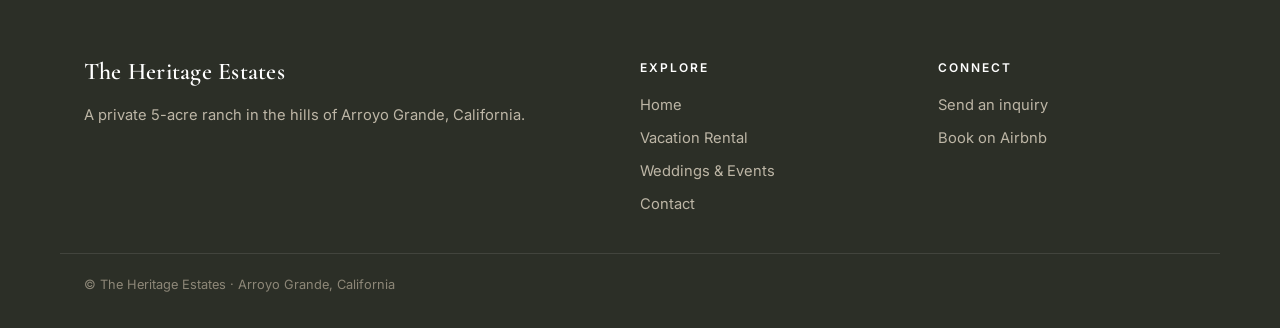
==== commit 2e477eb8: "Remove Facebook links Co-Authored-By: Claude Opus 5.5 (1M context) <noreply@anthropic.com> Claude-Se" ====
--- a/index.html
+++ b/index.html
@@ -77,7 +77,6 @@
 <div><h4>Connect</h4><ul>
 <li><a href="contact.html">Send an inquiry</a></li>
 <li><a href="https://www.airbnb.com/rooms/688028">Book on Airbnb</a></li>
-<li><a href="https://www.facebook.com/TheHeritageEstates">Facebook</a></li>
 </ul></div>
 </div>
 <div class="copy">&copy; The Heritage Estates · Arroyo Grande, California</div>
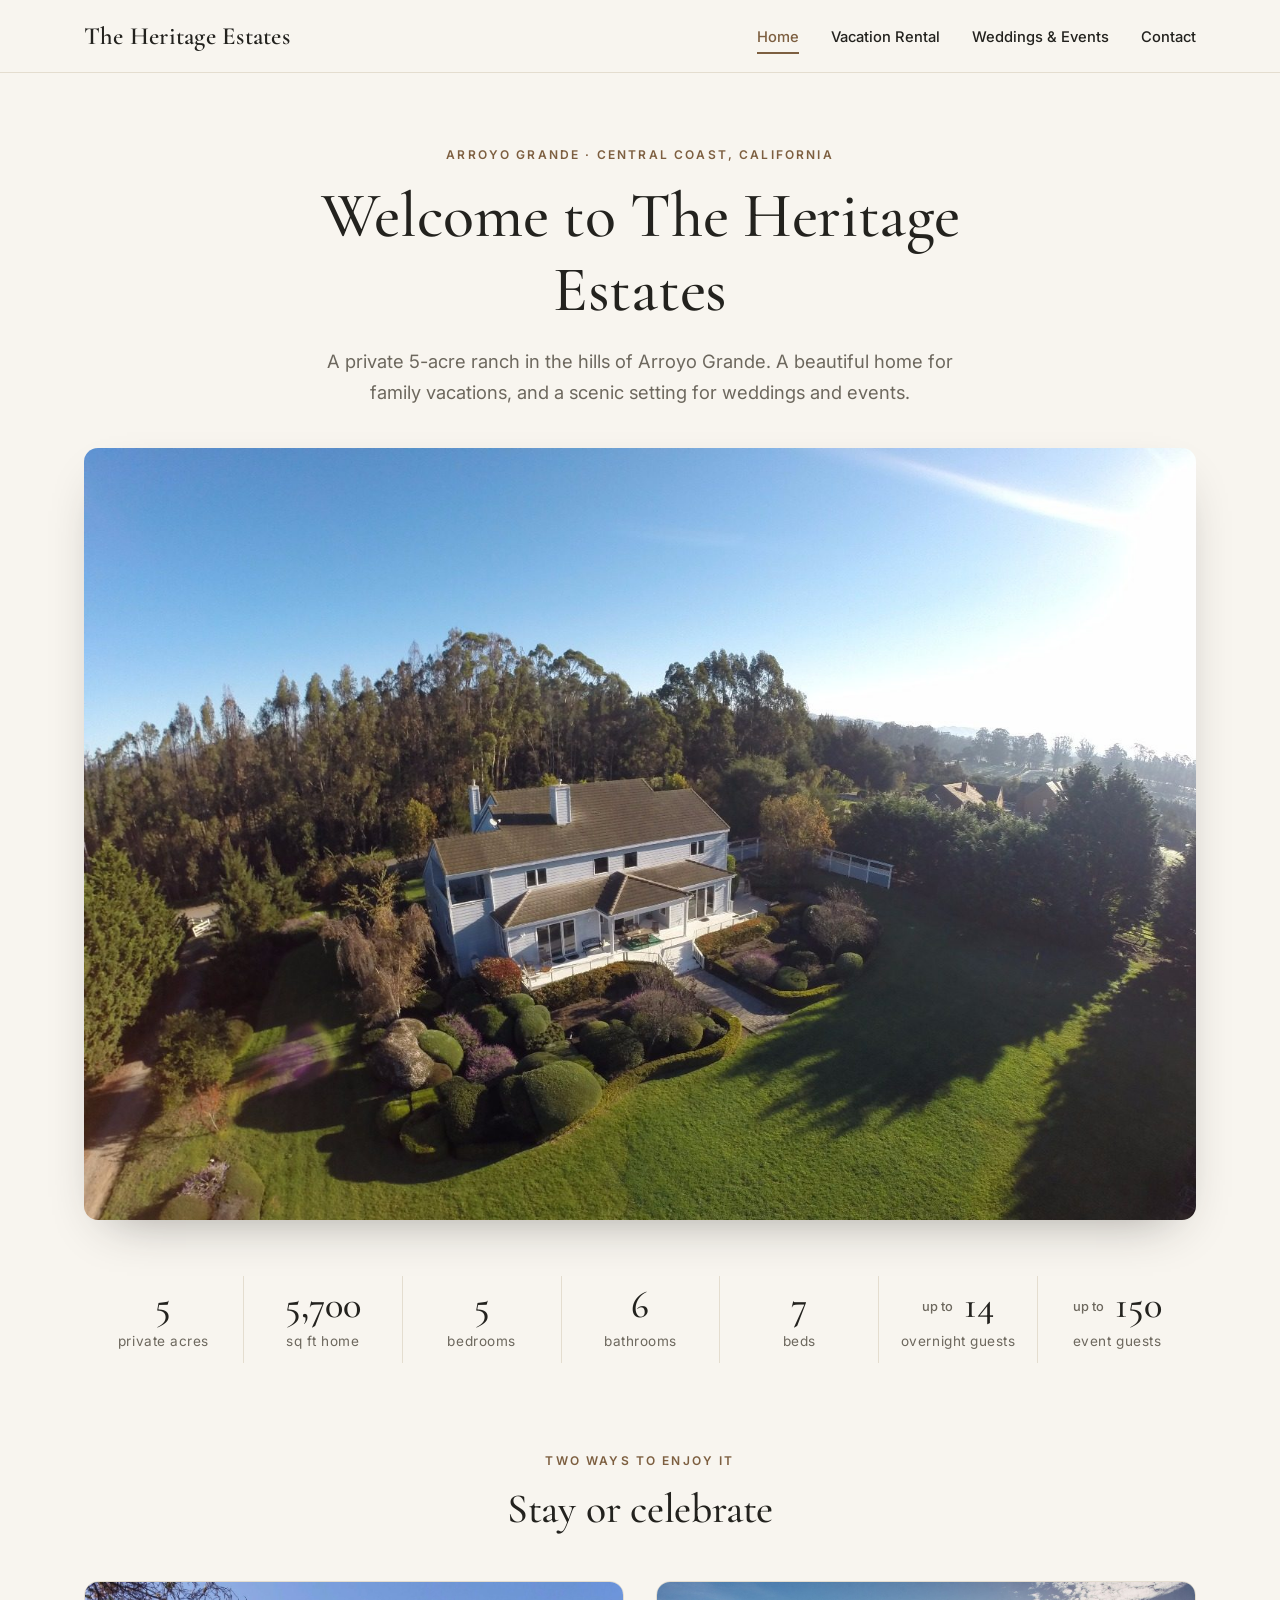
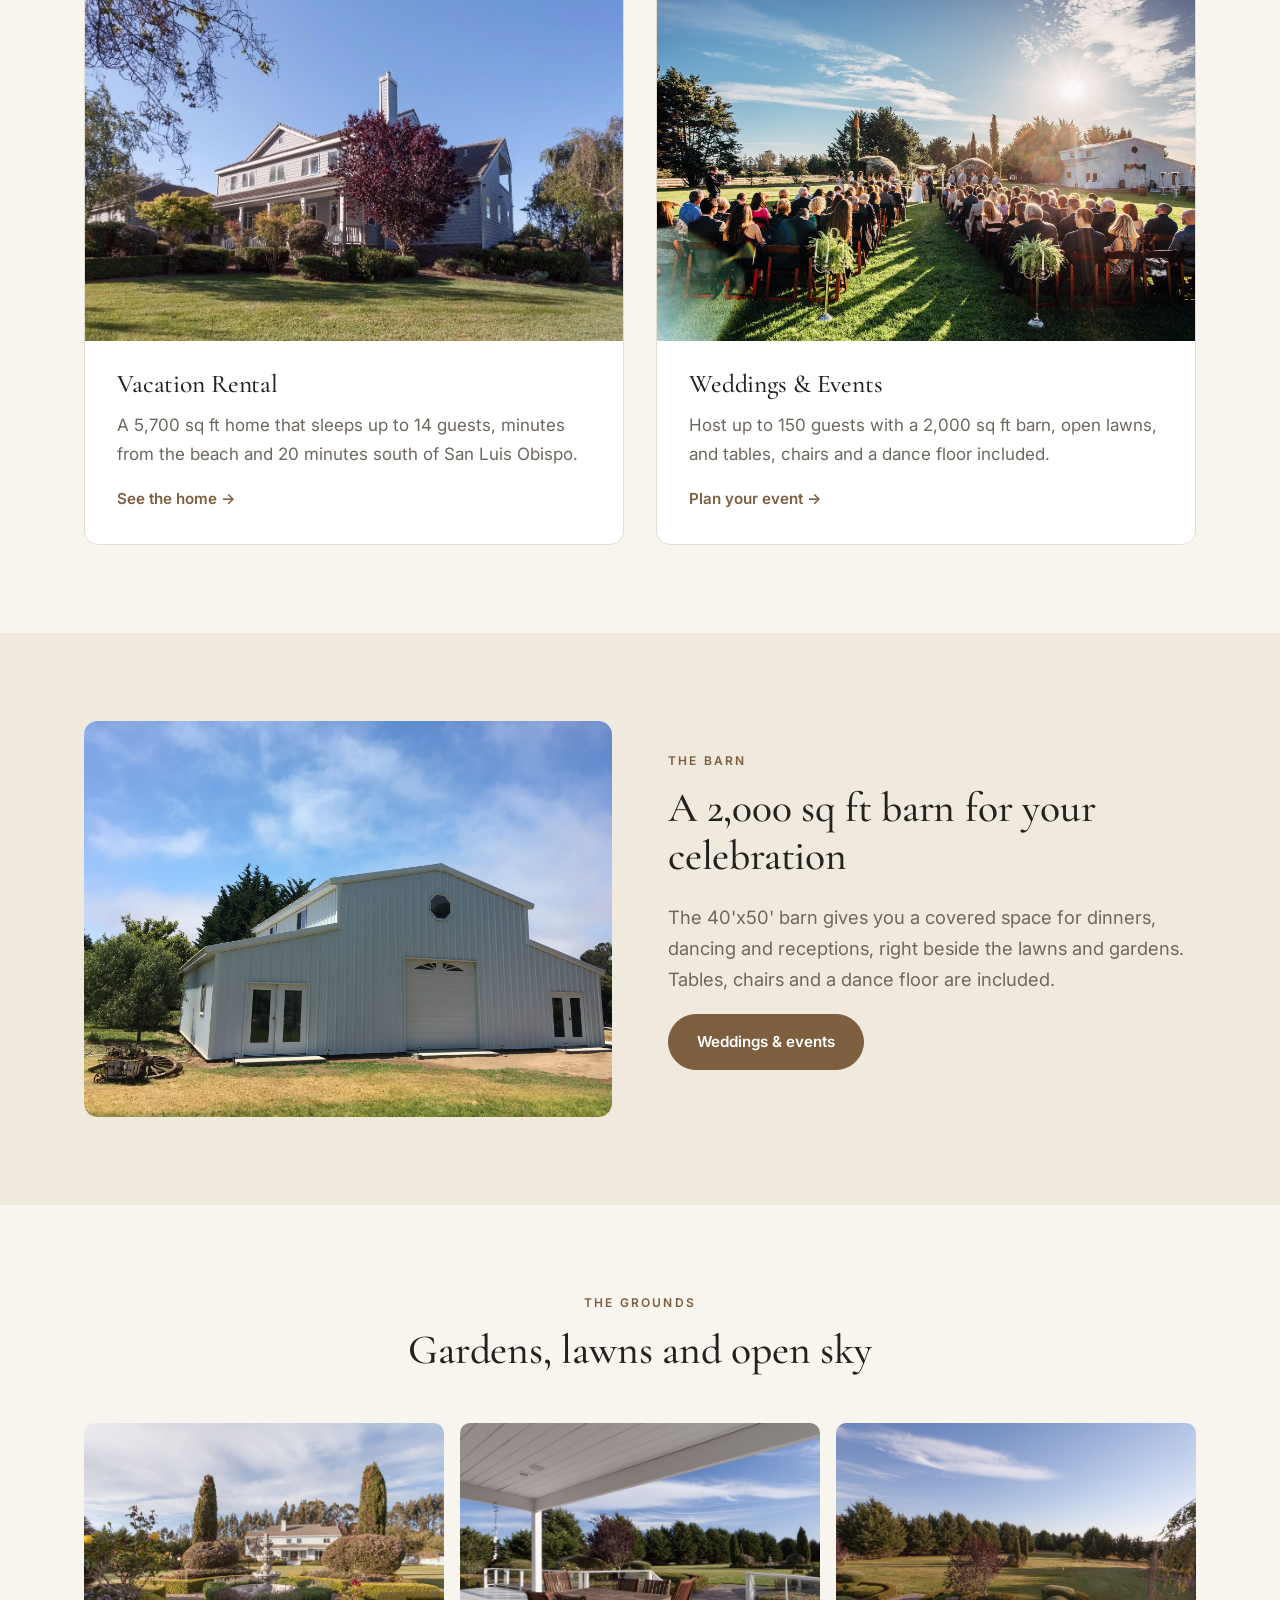
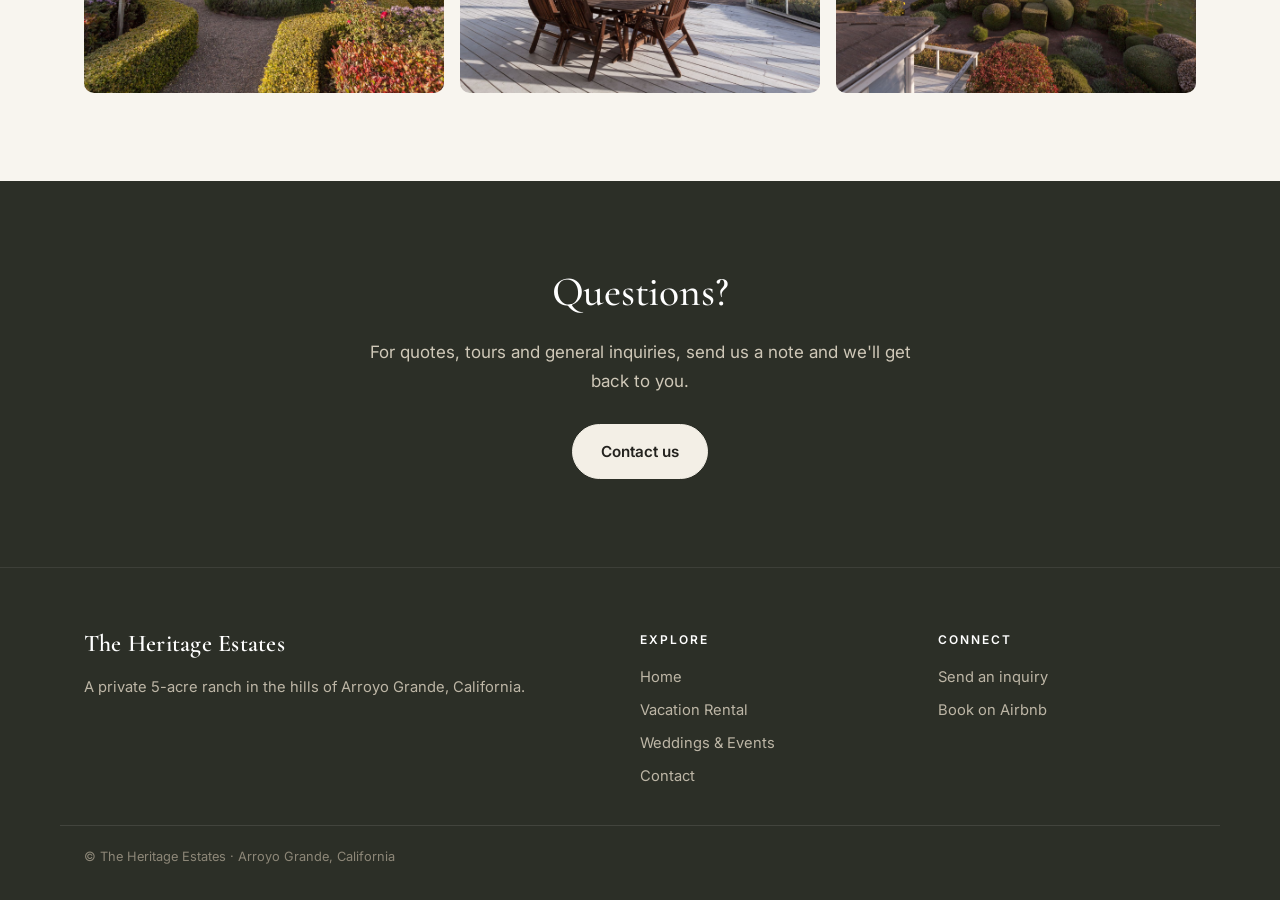
==== commit 5f9fc6ba: "Add professional house photos to Vacation Rental, feature the 2,000 sq ft barn on Home and Weddings," ====
--- a/index.html
+++ b/index.html
@@ -11,7 +11,7 @@
 <link rel="preconnect" href="https://fonts.googleapis.com">
 <link rel="preconnect" href="https://fonts.gstatic.com" crossorigin>
 <link href="https://fonts.googleapis.com/css2?family=Cormorant+Garamond:wght@500;600&family=Inter:wght@400;500;600&display=swap" rel="stylesheet">
-<link rel="stylesheet" href="style.css?v=5">
+<link rel="stylesheet" href="style.css?v=6">
 </head>
 <body>
 <header><nav class="nav" aria-label="Main">
@@ -45,17 +45,28 @@
 <div class="section-head"><span class="eyebrow">Two ways to enjoy it</span><h2>Stay or celebrate</h2></div>
 <div class="cards">
 <a class="card" href="rental.html"><img src="images/home-2.jpg" alt="The house and front garden" loading="lazy"><div class="card-body"><h3>Vacation Rental</h3><p>A 5,700 sq ft home that sleeps up to 14 guests, minutes from the beach and 20 minutes south of San Luis Obispo.</p><span class="more">See the home</span></div></a>
-<a class="card" href="weddings.html"><img src="images/kristy-ryan-1.jpg" alt="An outdoor wedding ceremony on the lawn" loading="lazy"><div class="card-body"><h3>Weddings &amp; Events</h3><p>Host up to 150 guests with a 40'x50' barn, open lawns, and tables, chairs and a dance floor included.</p><span class="more">Plan your event</span></div></a>
+<a class="card" href="weddings.html"><img src="images/kristy-ryan-1.jpg" alt="An outdoor wedding ceremony on the lawn" loading="lazy"><div class="card-body"><h3>Weddings &amp; Events</h3><p>Host up to 150 guests with a 2,000 sq ft barn, open lawns, and tables, chairs and a dance floor included.</p><span class="more">Plan your event</span></div></a>
 </div>
 </div>
 </section>
 <section class="section alt">
+<div class="wrap split barn">
+<img src="images/rental-barn.jpg" alt="The barn at The Heritage Estates" loading="lazy">
+<div>
+<span class="eyebrow">The barn</span>
+<h2>A 2,000 sq ft barn for your celebration</h2>
+<p class="lead">The 40'x50' barn gives you a covered space for dinners, dancing and receptions, right beside the lawns and gardens. Tables, chairs and a dance floor are included.</p>
+<p><a class="btn" href="weddings.html">Weddings &amp; events</a></p>
+</div>
+</div>
+</section>
+<section class="section">
 <div class="wrap">
 <div class="section-head"><span class="eyebrow">The grounds</span><h2>Gardens, lawns and open sky</h2></div>
 <div class="gallery">
-<figure><img src="images/rental-garden.jpg" alt="Gardens and lawn with the barn behind" loading="lazy"></figure>
-<figure><img src="images/rental-path.jpg" alt="Garden path, lawn and barn" loading="lazy"></figure>
-<figure><img src="images/rental-lawn.jpg" alt="The lawn and gardens" loading="lazy"></figure>
+<figure><img src="images/garden-house.jpg" alt="Formal garden and fountain with the house behind" loading="lazy"></figure>
+<figure><img src="images/deck.jpg" alt="Covered deck with outdoor dining" loading="lazy"></figure>
+<figure><img src="images/grounds-view.jpg" alt="View over the gardens and lawn" loading="lazy"></figure>
 </div>
 </div>
 </section>
@@ -81,6 +92,7 @@
 </div>
 <div class="copy">&copy; The Heritage Estates · Arroyo Grande, California</div>
 </footer>
-<script>document.querySelector(".menu-btn").addEventListener("click",function(){var m=document.getElementById("menu");this.setAttribute("aria-expanded",m.classList.toggle("open"))})</script>
+<dialog class="lightbox" aria-label="Photo"><img alt=""><button type="button" aria-label="Close">&times;</button></dialog>
+<script>document.querySelector(".menu-btn").addEventListener("click",function(){var m=document.getElementById("menu");this.setAttribute("aria-expanded",m.classList.toggle("open"))});var lb=document.querySelector(".lightbox"),li=lb.querySelector("img");document.querySelectorAll(".gallery img").forEach(function(i){i.addEventListener("click",function(){li.src=i.src;li.alt=i.alt;lb.showModal()})});lb.addEventListener("click",function(){lb.close()})</script>
 </body>
 </html>
--- a/style.css
+++ b/style.css
@@ -185,3 +185,17 @@
   .cta{padding:64px 20px}
   .foot{grid-template-columns:1fr 1fr;padding-top:44px}
 }
+
+/* Barn feature */
+.split.barn{align-items:center}
+.split.barn img{border-radius:var(--radius);width:100%;aspect-ratio:4/3;object-fit:cover}
+.gallery-title{font-size:1.5rem;margin:48px 0 18px}
+.gallery-title:first-of-type{margin-top:0}
+
+/* Lightbox */
+.gallery img{cursor:zoom-in;transition:opacity .2s}
+.gallery img:hover{opacity:.92}
+.lightbox{border:0;padding:0;background:transparent;max-width:min(94vw,1600px);max-height:92vh;overflow:visible}
+.lightbox::backdrop{background:rgba(20,19,16,.88)}
+.lightbox img{max-width:100%;max-height:92vh;border-radius:8px;cursor:zoom-out}
+.lightbox button{position:absolute;top:-14px;right:-14px;width:40px;height:40px;border-radius:50%;border:0;background:#fff;color:var(--ink);font-size:1.6rem;line-height:1;cursor:pointer;box-shadow:0 4px 14px rgba(0,0,0,.3)}
